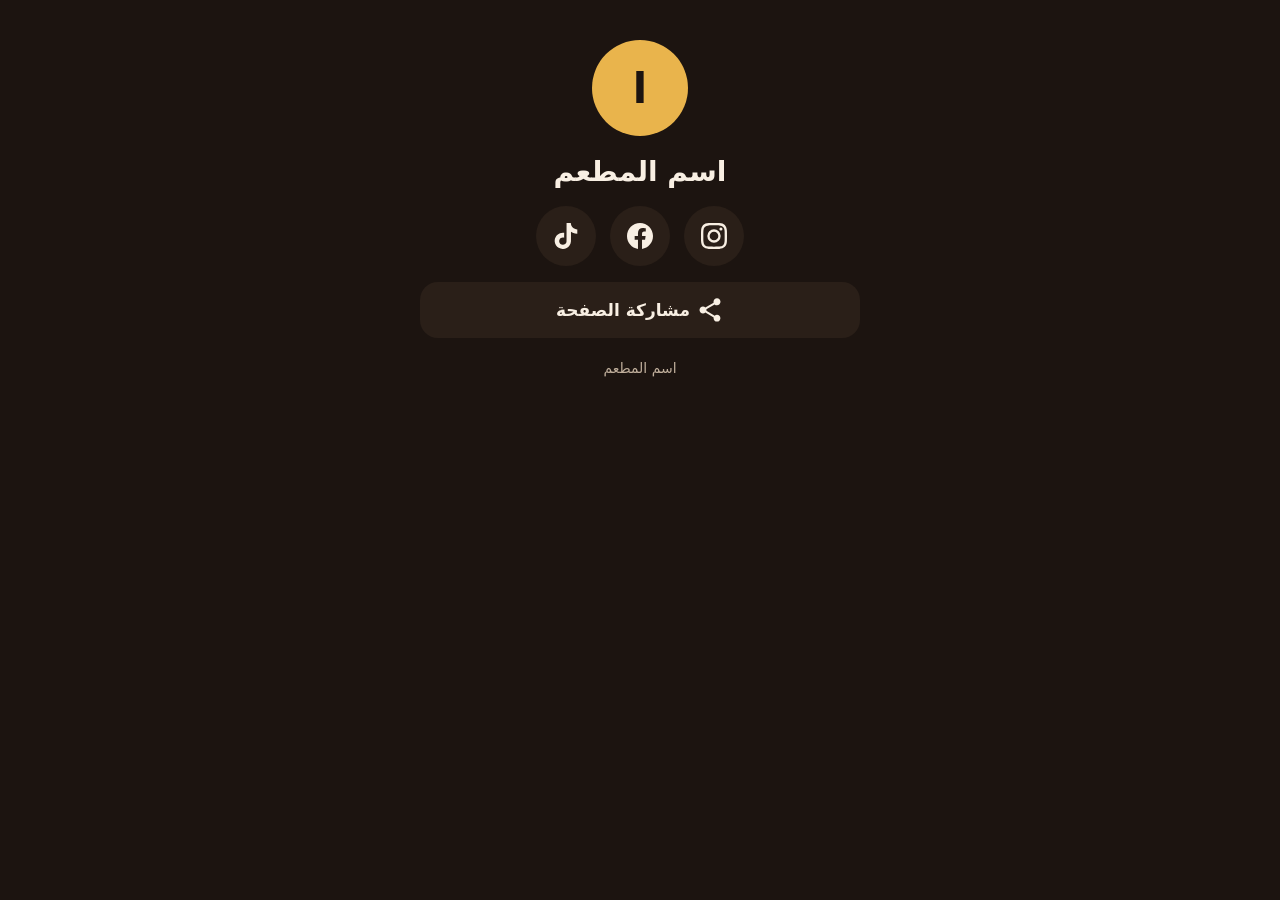
==== index.html @ 81f3b6ee "Add files via upload" ====
<!DOCTYPE html>
<html lang="ar" dir="rtl">
<head>
<meta charset="utf-8">
<meta name="viewport" content="width=device-width, initial-scale=1, viewport-fit=cover">
<meta http-equiv="Content-Security-Policy" content="default-src 'none'; script-src 'self'; style-src 'self' 'unsafe-inline' https://fonts.googleapis.com; font-src https://fonts.gstatic.com; img-src 'self' data: https:; connect-src 'self'; base-uri 'none'; form-action 'none'">
<title>القائمة وحساباتنا</title>
<meta name="description" content="القائمة الإلكترونية، ساعات العمل، الموقع، وحساباتنا على مواقع التواصل">
<meta name="theme-color" content="#1c1410">
<link rel="preconnect" href="https://fonts.googleapis.com">
<link rel="preconnect" href="https://fonts.gstatic.com" crossorigin>
<link href="https://fonts.googleapis.com/css2?family=Cairo:wght@400;600;800&display=swap" rel="stylesheet">
<style>
:root{
  --bg:#1c1410;--surface:#2a1f18;--surface-hover:#35271e;
  --text:#f8efe3;--muted:#bfae9b;--accent:#e9b44c;--accent-ink:#1c1410;
  --ok:#7bd88f;--closed:#ff8a7a;--radius:18px;color-scheme:dark;
}
*{box-sizing:border-box;margin:0;padding:0}
html{-webkit-text-size-adjust:100%}
body{
  min-height:100vh;min-height:100dvh;
  font-family:"Cairo",system-ui,-apple-system,"Segoe UI",Tahoma,sans-serif;
  background:var(--bg);color:var(--text);display:flex;justify-content:center;
  padding:max(32px,env(safe-area-inset-top)) 20px max(32px,env(safe-area-inset-bottom));
}
main{width:100%;max-width:440px;display:flex;flex-direction:column;gap:16px}
header{text-align:center;padding:8px 0 0}
.logo{
  width:96px;height:96px;border-radius:50%;margin:0 auto 18px;display:grid;place-items:center;
  background:var(--accent);color:var(--accent-ink);font-size:42px;font-weight:800;
}
.logo img{width:100%;height:100%;border-radius:50%;object-fit:cover}
h1{font-size:28px;font-weight:800;line-height:1.3;touch-action:manipulation;user-select:none;-webkit-user-select:none;-webkit-tap-highlight-color:transparent;cursor:default}
header p{color:var(--muted);margin-top:6px;font-size:16px}

.socials{display:flex;justify-content:center;gap:14px}
.soc{
  width:60px;height:60px;border-radius:50%;display:grid;place-items:center;
  background:var(--surface);color:var(--text);text-decoration:none;
  transition:background .2s,transform .2s;
}
.soc svg{width:26px;height:26px;fill:currentColor}
.soc:hover{background:var(--surface-hover)}
.soc:active{transform:scale(.94)}

.status{
  display:flex;align-items:center;justify-content:center;gap:8px;
  padding:8px 14px;border-radius:999px;background:var(--surface);font-size:15px;font-weight:600;
}
.status::before{content:"";width:10px;height:10px;border-radius:50%;background:var(--muted)}
.status.open::before{background:var(--ok)}
.status.closed::before{background:var(--closed)}

.link,.act,.soc{border:0;font:inherit;cursor:pointer}
.link,.act{
  display:flex;align-items:center;gap:16px;background:var(--surface);color:var(--text);
  border-radius:var(--radius);text-decoration:none;font-weight:600;transition:background .2s,transform .2s;
}
.link:hover,.act:hover{background:var(--surface-hover)}
.link:active,.act:active{transform:scale(.98)}
.link:focus-visible,.act:focus-visible,.soc:focus-visible,summary:focus-visible,.btn:focus-visible{outline:3px solid var(--accent);outline-offset:3px}
.link{min-height:64px;padding:14px 18px;font-size:18px;width:100%}
.link svg,.act svg{width:28px;height:28px;flex:none;fill:currentColor}
.link span{flex:1}
.arrow{width:20px;height:20px;flex:none;color:var(--muted);transform:scaleX(-1)}
.link.menu{background:var(--accent);color:var(--accent-ink);min-height:76px;font-size:21px;font-weight:800}
.link.menu:hover{background:#f0c264}
.link.menu .arrow{color:var(--accent-ink)}

.quick{display:grid;grid-template-columns:repeat(auto-fit,minmax(0,1fr));gap:10px}
.act{flex-direction:column;justify-content:center;gap:6px;min-height:82px;padding:12px 8px;font-size:15px;text-align:center}
.act.wide{flex-direction:row;justify-content:center;min-height:56px;font-size:17px}

.card{background:var(--surface);border-radius:var(--radius);padding:16px 18px}
.wifi{display:flex;align-items:center;gap:14px}
.wifi svg{width:28px;height:28px;fill:currentColor;flex:none}
.wifi div{flex:1;min-width:0}
.wifi small{display:block;color:var(--muted);font-size:14px}
.wifi b{display:block;font-size:17px;overflow-wrap:anywhere}
.btn{background:var(--accent);color:var(--accent-ink);border:0;border-radius:12px;padding:10px 16px;font:inherit;font-weight:800;font-size:15px;cursor:pointer;min-height:44px}

details.card summary{list-style:none;cursor:pointer;display:flex;justify-content:space-between;align-items:center;font-weight:600;font-size:17px;min-height:32px}
details.card summary::-webkit-details-marker{display:none}
details.card summary::after{content:"+";font-size:24px;color:var(--muted);line-height:1}
details[open].card summary::after{content:"−"}
.hours{margin-top:12px;display:flex;flex-direction:column}
.hours div{display:flex;justify-content:space-between;padding:8px 0;border-top:1px solid #3d2e23;font-size:16px}
.hours div.today{color:var(--accent);font-weight:800}

footer{text-align:center;color:var(--muted);font-size:14px;margin-top:6px}
.toast{
  position:fixed;inset-inline:0;bottom:max(24px,env(safe-area-inset-bottom));margin:auto;width:max-content;max-width:90%;
  background:var(--text);color:var(--bg);padding:12px 20px;border-radius:999px;font-weight:600;
  opacity:0;transform:translateY(12px);pointer-events:none;transition:opacity .2s,transform .2s;
}
.toast.show{opacity:1;transform:none}
[hidden]{display:none!important}
@media (prefers-reduced-motion:reduce){.link,.act,.soc,.toast{transition:none}}
</style>
</head>
<body>
<main>
  <header>
    <div class="logo" id="logo" aria-hidden="true"></div>
    <h1 id="name">اسم المطعم</h1>
    <p id="tagline" hidden></p>
  </header>

  <nav class="socials" id="social" aria-label="مواقع التواصل الاجتماعي" hidden></nav>
  <nav id="menuWrap" aria-label="القائمة" hidden></nav>
  <div class="status" id="status" role="status" hidden></div>
  <div class="quick" id="quick" hidden></div>

  <div class="card wifi" id="wifi" hidden>
    <svg viewBox="0 0 24 24" aria-hidden="true"><path d="M1 9l2 2c4.97-4.97 13.03-4.97 18 0l2-2C16.93 2.93 7.08 2.93 1 9zm8 8l3 3 3-3a4.237 4.237 0 0 0-6 0zm-4-4l2 2a7.074 7.074 0 0 1 10 0l2-2C15.14 9.14 8.87 9.14 5 13z"/></svg>
    <div><small>شبكة الواي فاي</small><b id="wifiName"></b></div>
    <button class="btn" id="wifiCopy" type="button">نسخ كلمة المرور</button>
  </div>

  <details class="card" id="hoursBox" hidden>
    <summary>ساعات العمل</summary>
    <div class="hours" id="hours"></div>
  </details>

  <button class="act wide" id="share" type="button">
    <svg viewBox="0 0 24 24" aria-hidden="true"><path d="M18 16.08c-.76 0-1.44.3-1.96.77L8.91 12.7c.05-.23.09-.46.09-.7s-.04-.47-.09-.7l7.05-4.11c.54.5 1.25.81 2.04.81 1.66 0 3-1.34 3-3s-1.34-3-3-3-3 1.34-3 3c0 .24.04.47.09.7L8.04 9.81C7.5 9.31 6.79 9 6 9c-1.66 0-3 1.34-3 3s1.34 3 3 3c.79 0 1.5-.31 2.04-.81l7.12 4.16c-.05.21-.08.43-.08.65 0 1.61 1.31 2.92 2.92 2.92s2.92-1.31 2.92-2.92-1.31-2.92-2.92-2.92z"/></svg>
    مشاركة الصفحة
  </button>

  <footer id="footer"></footer>
</main>
<div class="toast" id="toast" role="status" aria-live="polite"></div>

<script src="config.js"></script>
<script src="app.js"></script>
</body>
</html>
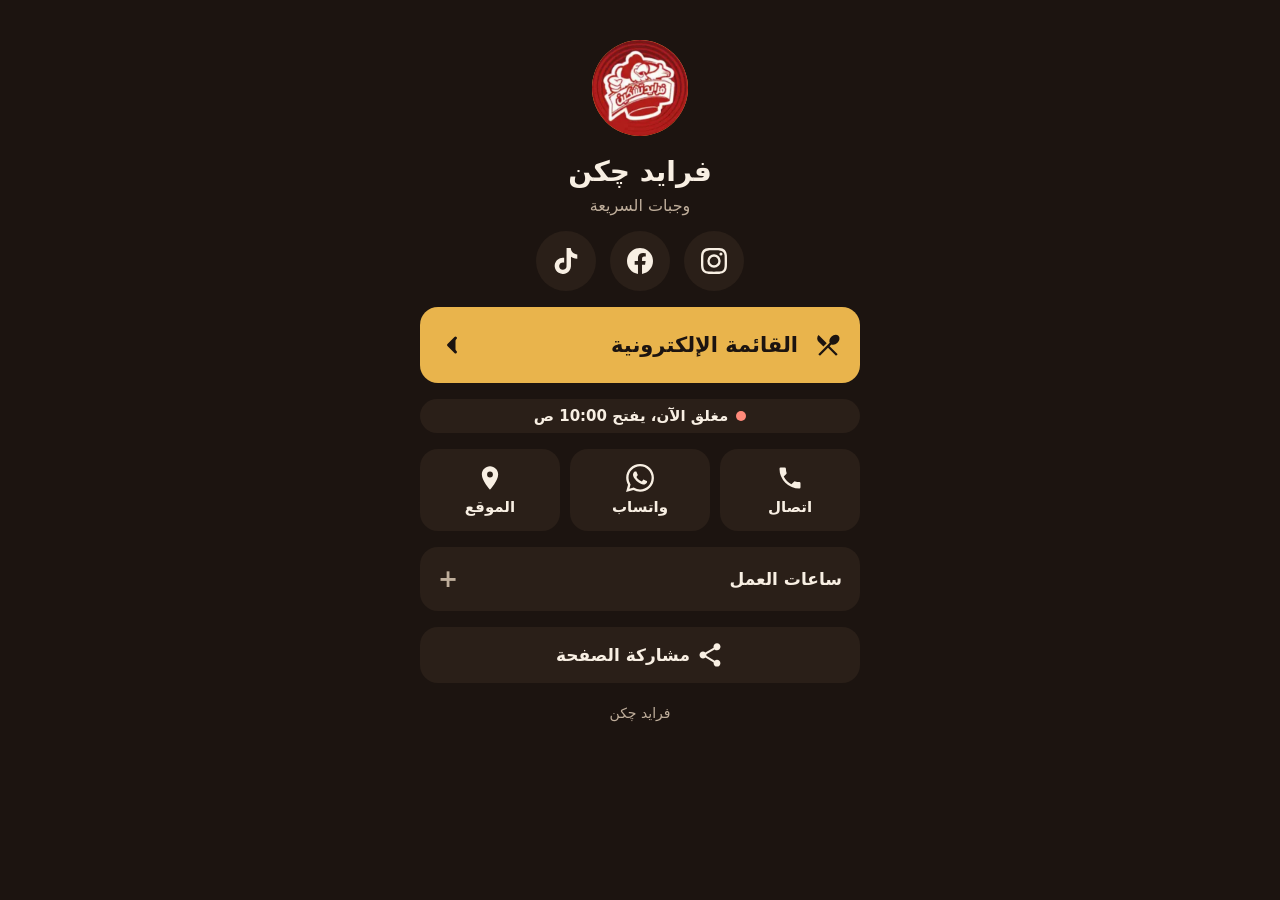
==== commit 035dfa88: "Add files via upload" ====
--- a/index.html
+++ b/index.html
@@ -3,13 +3,19 @@
 <head>
 <meta charset="utf-8">
 <meta name="viewport" content="width=device-width, initial-scale=1, viewport-fit=cover">
-<meta http-equiv="Content-Security-Policy" content="default-src 'none'; script-src 'self'; style-src 'self' 'unsafe-inline' https://fonts.googleapis.com; font-src https://fonts.gstatic.com; img-src 'self' data: https:; connect-src 'self'; base-uri 'none'; form-action 'none'">
+<meta http-equiv="Content-Security-Policy" content="default-src 'none'; script-src 'self'; style-src 'self' 'unsafe-inline'; font-src 'self'; img-src 'self' data: https:; connect-src 'self'; base-uri 'none'; form-action 'none'">
+<link rel="icon" href="data:image/svg+xml,%3Csvg xmlns=%27http://www.w3.org/2000/svg%27 viewBox=%270 0 32 32%27%3E%3Ccircle cx=%2716%27 cy=%2716%27 r=%2716%27 fill=%27%23e9b44c%27/%3E%3C/svg%3E">
 <title>القائمة وحساباتنا</title>
 <meta name="description" content="القائمة الإلكترونية، ساعات العمل، الموقع، وحساباتنا على مواقع التواصل">
+<meta property="og:type" content="website">
+<meta property="og:locale" content="ar_IQ">
+<meta property="og:title" content="فرايد چكن — القائمة وحساباتنا">
+<meta property="og:description" content="القائمة الإلكترونية، ساعات العمل، الموقع، وحساباتنا على مواقع التواصل">
+<meta property="og:url" content="https://lo-oxll.github.io/ScanMenu/">
+<meta property="og:image" content="https://lo-oxll.github.io/ScanMenu/og-image.jpg">
+<meta name="twitter:card" content="summary">
 <meta name="theme-color" content="#1c1410">
-<link rel="preconnect" href="https://fonts.googleapis.com">
-<link rel="preconnect" href="https://fonts.gstatic.com" crossorigin>
-<link href="https://fonts.googleapis.com/css2?family=Cairo:wght@400;600;800&display=swap" rel="stylesheet">
+<link rel="stylesheet" href="fonts/cairo.css">
 <style>
 :root{
   --bg:#1c1410;--surface:#2a1f18;--surface-hover:#35271e;
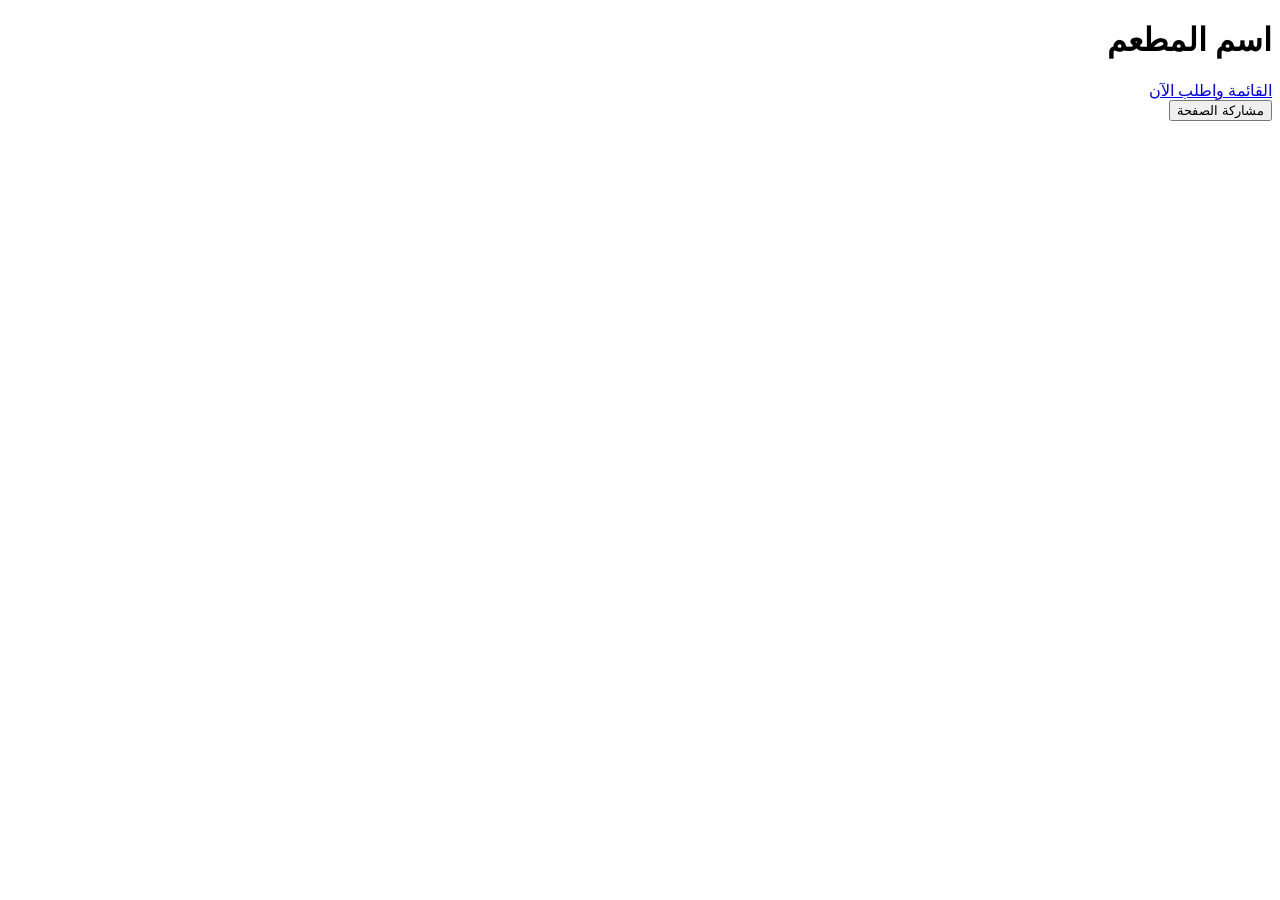
==== commit 46c17dcc: "Add files via upload" ====
--- a/index.html
+++ b/index.html
@@ -4,141 +4,38 @@
 <meta charset="utf-8">
 <meta name="viewport" content="width=device-width, initial-scale=1, viewport-fit=cover">
 <meta http-equiv="Content-Security-Policy" content="default-src 'none'; script-src 'self'; style-src 'self' 'unsafe-inline'; font-src 'self'; img-src 'self' data: https:; connect-src 'self'; base-uri 'none'; form-action 'none'">
-<link rel="icon" href="data:image/svg+xml,%3Csvg xmlns=%27http://www.w3.org/2000/svg%27 viewBox=%270 0 32 32%27%3E%3Ccircle cx=%2716%27 cy=%2716%27 r=%2716%27 fill=%27%23e9b44c%27/%3E%3C/svg%3E">
+<link rel="icon" href="data:image/svg+xml,%3Csvg xmlns=%27http://www.w3.org/2000/svg%27 viewBox=%270 0 32 32%27%3E%3Ccircle cx=%2716%27 cy=%2716%27 r=%2716%27 fill=%27%23c8102e%27/%3E%3C/svg%3E">
 <title>القائمة وحساباتنا</title>
-<meta name="description" content="القائمة الإلكترونية، ساعات العمل، الموقع، وحساباتنا على مواقع التواصل">
+<meta name="description" content="القائمة الإلكترونية والطلب، ساعات العمل، الموقع، وحساباتنا على مواقع التواصل">
 <meta property="og:type" content="website">
 <meta property="og:locale" content="ar_IQ">
 <meta property="og:title" content="فرايد چكن — القائمة وحساباتنا">
-<meta property="og:description" content="القائمة الإلكترونية، ساعات العمل، الموقع، وحساباتنا على مواقع التواصل">
 <meta property="og:url" content="https://lo-oxll.github.io/ScanMenu/">
 <meta property="og:image" content="https://lo-oxll.github.io/ScanMenu/og-image.jpg">
-<meta name="twitter:card" content="summary">
-<meta name="theme-color" content="#1c1410">
+<meta name="theme-color" content="#c8102e">
 <link rel="stylesheet" href="fonts/cairo.css">
-<style>
-:root{
-  --bg:#1c1410;--surface:#2a1f18;--surface-hover:#35271e;
-  --text:#f8efe3;--muted:#bfae9b;--accent:#e9b44c;--accent-ink:#1c1410;
-  --ok:#7bd88f;--closed:#ff8a7a;--radius:18px;color-scheme:dark;
-}
-*{box-sizing:border-box;margin:0;padding:0}
-html{-webkit-text-size-adjust:100%}
-body{
-  min-height:100vh;min-height:100dvh;
-  font-family:"Cairo",system-ui,-apple-system,"Segoe UI",Tahoma,sans-serif;
-  background:var(--bg);color:var(--text);display:flex;justify-content:center;
-  padding:max(32px,env(safe-area-inset-top)) 20px max(32px,env(safe-area-inset-bottom));
-}
-main{width:100%;max-width:440px;display:flex;flex-direction:column;gap:16px}
-header{text-align:center;padding:8px 0 0}
-.logo{
-  width:96px;height:96px;border-radius:50%;margin:0 auto 18px;display:grid;place-items:center;
-  background:var(--accent);color:var(--accent-ink);font-size:42px;font-weight:800;
-}
-.logo img{width:100%;height:100%;border-radius:50%;object-fit:cover}
-h1{font-size:28px;font-weight:800;line-height:1.3;touch-action:manipulation;user-select:none;-webkit-user-select:none;-webkit-tap-highlight-color:transparent;cursor:default}
-header p{color:var(--muted);margin-top:6px;font-size:16px}
-
-.socials{display:flex;justify-content:center;gap:14px}
-.soc{
-  width:60px;height:60px;border-radius:50%;display:grid;place-items:center;
-  background:var(--surface);color:var(--text);text-decoration:none;
-  transition:background .2s,transform .2s;
-}
-.soc svg{width:26px;height:26px;fill:currentColor}
-.soc:hover{background:var(--surface-hover)}
-.soc:active{transform:scale(.94)}
-
-.status{
-  display:flex;align-items:center;justify-content:center;gap:8px;
-  padding:8px 14px;border-radius:999px;background:var(--surface);font-size:15px;font-weight:600;
-}
-.status::before{content:"";width:10px;height:10px;border-radius:50%;background:var(--muted)}
-.status.open::before{background:var(--ok)}
-.status.closed::before{background:var(--closed)}
-
-.link,.act,.soc{border:0;font:inherit;cursor:pointer}
-.link,.act{
-  display:flex;align-items:center;gap:16px;background:var(--surface);color:var(--text);
-  border-radius:var(--radius);text-decoration:none;font-weight:600;transition:background .2s,transform .2s;
-}
-.link:hover,.act:hover{background:var(--surface-hover)}
-.link:active,.act:active{transform:scale(.98)}
-.link:focus-visible,.act:focus-visible,.soc:focus-visible,summary:focus-visible,.btn:focus-visible{outline:3px solid var(--accent);outline-offset:3px}
-.link{min-height:64px;padding:14px 18px;font-size:18px;width:100%}
-.link svg,.act svg{width:28px;height:28px;flex:none;fill:currentColor}
-.link span{flex:1}
-.arrow{width:20px;height:20px;flex:none;color:var(--muted);transform:scaleX(-1)}
-.link.menu{background:var(--accent);color:var(--accent-ink);min-height:76px;font-size:21px;font-weight:800}
-.link.menu:hover{background:#f0c264}
-.link.menu .arrow{color:var(--accent-ink)}
-
-.quick{display:grid;grid-template-columns:repeat(auto-fit,minmax(0,1fr));gap:10px}
-.act{flex-direction:column;justify-content:center;gap:6px;min-height:82px;padding:12px 8px;font-size:15px;text-align:center}
-.act.wide{flex-direction:row;justify-content:center;min-height:56px;font-size:17px}
-
-.card{background:var(--surface);border-radius:var(--radius);padding:16px 18px}
-.wifi{display:flex;align-items:center;gap:14px}
-.wifi svg{width:28px;height:28px;fill:currentColor;flex:none}
-.wifi div{flex:1;min-width:0}
-.wifi small{display:block;color:var(--muted);font-size:14px}
-.wifi b{display:block;font-size:17px;overflow-wrap:anywhere}
-.btn{background:var(--accent);color:var(--accent-ink);border:0;border-radius:12px;padding:10px 16px;font:inherit;font-weight:800;font-size:15px;cursor:pointer;min-height:44px}
-
-details.card summary{list-style:none;cursor:pointer;display:flex;justify-content:space-between;align-items:center;font-weight:600;font-size:17px;min-height:32px}
-details.card summary::-webkit-details-marker{display:none}
-details.card summary::after{content:"+";font-size:24px;color:var(--muted);line-height:1}
-details[open].card summary::after{content:"−"}
-.hours{margin-top:12px;display:flex;flex-direction:column}
-.hours div{display:flex;justify-content:space-between;padding:8px 0;border-top:1px solid #3d2e23;font-size:16px}
-.hours div.today{color:var(--accent);font-weight:800}
-
-footer{text-align:center;color:var(--muted);font-size:14px;margin-top:6px}
-.toast{
-  position:fixed;inset-inline:0;bottom:max(24px,env(safe-area-inset-bottom));margin:auto;width:max-content;max-width:90%;
-  background:var(--text);color:var(--bg);padding:12px 20px;border-radius:999px;font-weight:600;
-  opacity:0;transform:translateY(12px);pointer-events:none;transition:opacity .2s,transform .2s;
-}
-.toast.show{opacity:1;transform:none}
-[hidden]{display:none!important}
-@media (prefers-reduced-motion:reduce){.link,.act,.soc,.toast{transition:none}}
-</style>
+<link rel="stylesheet" href="css/style.css">
 </head>
 <body>
-<main>
-  <header>
-    <div class="logo" id="logo" aria-hidden="true"></div>
-    <h1 id="name">اسم المطعم</h1>
-    <p id="tagline" hidden></p>
-  </header>
-
-  <nav class="socials" id="social" aria-label="مواقع التواصل الاجتماعي" hidden></nav>
-  <nav id="menuWrap" aria-label="القائمة" hidden></nav>
+<main class="home">
+  <div class="logo" id="logo" aria-hidden="true"></div>
+  <h1 id="name">اسم المطعم</h1>
+  <p class="tag" id="tagline" hidden></p>
+  <a class="btn cta" href="menu.html">القائمة واطلب الآن</a>
   <div class="status" id="status" role="status" hidden></div>
-  <div class="quick" id="quick" hidden></div>
-
-  <div class="card wifi" id="wifi" hidden>
-    <svg viewBox="0 0 24 24" aria-hidden="true"><path d="M1 9l2 2c4.97-4.97 13.03-4.97 18 0l2-2C16.93 2.93 7.08 2.93 1 9zm8 8l3 3 3-3a4.237 4.237 0 0 0-6 0zm-4-4l2 2a7.074 7.074 0 0 1 10 0l2-2C15.14 9.14 8.87 9.14 5 13z"/></svg>
-    <div><small>شبكة الواي فاي</small><b id="wifiName"></b></div>
-    <button class="btn" id="wifiCopy" type="button">نسخ كلمة المرور</button>
+  <div class="pills" id="links"></div>
+  <div class="card" id="wifi" hidden>
+    <small class="hint">شبكة الواي فاي</small>
+    <b id="wifiName"></b>
+    <button class="btn ghost sm" id="wifiCopy" type="button">نسخ كلمة المرور</button>
   </div>
-
   <details class="card" id="hoursBox" hidden>
     <summary>ساعات العمل</summary>
     <div class="hours" id="hours"></div>
   </details>
-
-  <button class="act wide" id="share" type="button">
-    <svg viewBox="0 0 24 24" aria-hidden="true"><path d="M18 16.08c-.76 0-1.44.3-1.96.77L8.91 12.7c.05-.23.09-.46.09-.7s-.04-.47-.09-.7l7.05-4.11c.54.5 1.25.81 2.04.81 1.66 0 3-1.34 3-3s-1.34-3-3-3-3 1.34-3 3c0 .24.04.47.09.7L8.04 9.81C7.5 9.31 6.79 9 6 9c-1.66 0-3 1.34-3 3s1.34 3 3 3c.79 0 1.5-.31 2.04-.81l7.12 4.16c-.05.21-.08.43-.08.65 0 1.61 1.31 2.92 2.92 2.92s2.92-1.31 2.92-2.92-1.31-2.92-2.92-2.92z"/></svg>
-    مشاركة الصفحة
-  </button>
-
-  <footer id="footer"></footer>
+  <button class="btn ghost" id="share" type="button">مشاركة الصفحة</button>
 </main>
-<div class="toast" id="toast" role="status" aria-live="polite"></div>
-
-<script src="config.js"></script>
-<script src="app.js"></script>
+<script src="js/common.js"></script>
+<script src="js/home.js"></script>
 </body>
 </html>
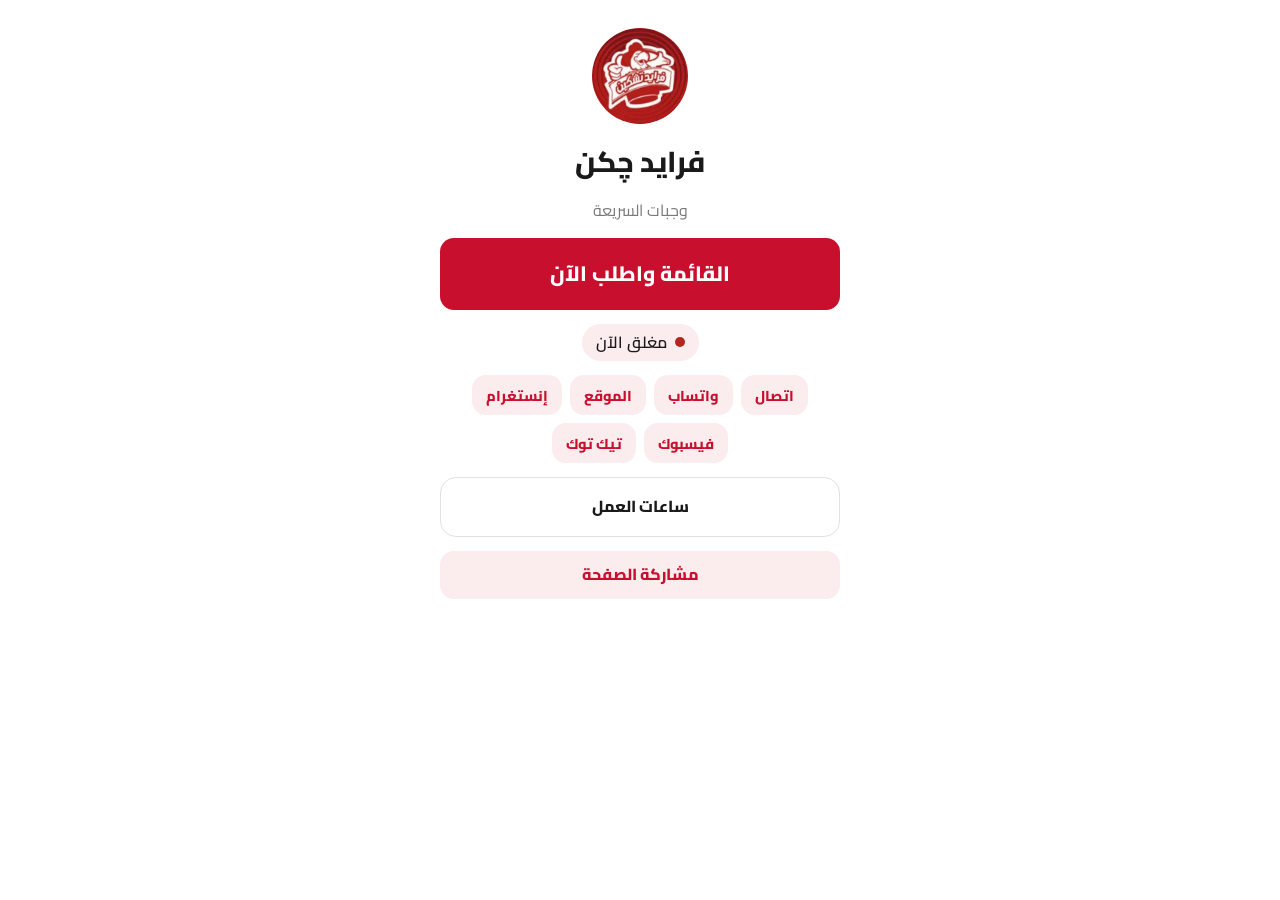
==== commit bab2d470: "Update index.html" ====
--- a/index.html
+++ b/index.html
@@ -13,8 +13,8 @@
 <meta property="og:url" content="https://lo-oxll.github.io/ScanMenu/">
 <meta property="og:image" content="https://lo-oxll.github.io/ScanMenu/og-image.jpg">
 <meta name="theme-color" content="#c8102e">
-<link rel="stylesheet" href="fonts/cairo.css">
-<link rel="stylesheet" href="css/style.css">
+<link rel="stylesheet" href="cairo.css">
+<link rel="stylesheet" href="style.css">
 </head>
 <body>
 <main class="home">
@@ -35,7 +35,7 @@
   </details>
   <button class="btn ghost" id="share" type="button">مشاركة الصفحة</button>
 </main>
-<script src="js/common.js"></script>
-<script src="js/home.js"></script>
+<script src="common.js"></script>
+<script src="home.js"></script>
 </body>
 </html>
--- a/cairo.css
+++ b/cairo.css
@@ -0,0 +1,6 @@
+@font-face{font-family:"Cairo";font-style:normal;font-display:swap;font-weight:400;src:url(cairo-arabic-400-normal.woff2) format("woff2");unicode-range:U+0600-06FF,U+0750-077F,U+0870-088E,U+0890-0891,U+0897-08E1,U+08E3-08FF,U+200C-200E,U+2010-2011,U+204F,U+2E41,U+FB50-FDFF,U+FE70-FE74,U+FE76-FEFC}
+@font-face{font-family:"Cairo";font-style:normal;font-display:swap;font-weight:400;src:url(cairo-latin-400-normal.woff2) format("woff2");unicode-range:U+0000-00FF,U+0131,U+0152-0153,U+02BB-02BC,U+02C6,U+02DA,U+02DC,U+0304,U+0308,U+0329,U+2000-206F,U+20AC,U+2122,U+2191,U+2193,U+2212,U+2215,U+FEFF,U+FFFD}
+@font-face{font-family:"Cairo";font-style:normal;font-display:swap;font-weight:600;src:url(cairo-arabic-600-normal.woff2) format("woff2");unicode-range:U+0600-06FF,U+0750-077F,U+0870-088E,U+0890-0891,U+0897-08E1,U+08E3-08FF,U+200C-200E,U+2010-2011,U+204F,U+2E41,U+FB50-FDFF,U+FE70-FE74,U+FE76-FEFC}
+@font-face{font-family:"Cairo";font-style:normal;font-display:swap;font-weight:600;src:url(cairo-latin-600-normal.woff2) format("woff2");unicode-range:U+0000-00FF,U+0131,U+0152-0153,U+02BB-02BC,U+02C6,U+02DA,U+02DC,U+0304,U+0308,U+0329,U+2000-206F,U+20AC,U+2122,U+2191,U+2193,U+2212,U+2215,U+FEFF,U+FFFD}
+@font-face{font-family:"Cairo";font-style:normal;font-display:swap;font-weight:800;src:url(cairo-arabic-800-normal.woff2) format("woff2");unicode-range:U+0600-06FF,U+0750-077F,U+0870-088E,U+0890-0891,U+0897-08E1,U+08E3-08FF,U+200C-200E,U+2010-2011,U+204F,U+2E41,U+FB50-FDFF,U+FE70-FE74,U+FE76-FEFC}
+@font-face{font-family:"Cairo";font-style:normal;font-display:swap;font-weight:800;src:url(cairo-latin-800-normal.woff2) format("woff2");unicode-range:U+0000-00FF,U+0131,U+0152-0153,U+02BB-02BC,U+02C6,U+02DA,U+02DC,U+0304,U+0308,U+0329,U+2000-206F,U+20AC,U+2122,U+2191,U+2193,U+2212,U+2215,U+FEFF,U+FFFD}
--- a/style.css
+++ b/style.css
@@ -0,0 +1,100 @@
+:root{--primary:#c8102e;--ink:#fff;--text:#1a1a1a;--bg:#fff;--muted:color-mix(in srgb,var(--text) 58%,#fff);--line:color-mix(in srgb,var(--text) 13%,#fff);--soft:color-mix(in srgb,var(--primary) 8%,#fff);--ok:#1b8a3a;--err:#b3261e;--r:16px;color-scheme:light}
+*{box-sizing:border-box;margin:0;padding:0}
+[hidden]{display:none!important}
+html{scroll-behavior:smooth;scroll-padding-top:70px;-webkit-text-size-adjust:100%}
+body{font-family:"Cairo",system-ui,-apple-system,"Segoe UI",Tahoma,sans-serif;background:var(--bg);color:var(--text);line-height:1.6}
+a{color:inherit}button,input,textarea,select{font:inherit;color:inherit}
+:focus-visible{outline:3px solid var(--primary);outline-offset:2px}
+.wrap{max-width:720px;margin:0 auto;padding:0 16px}
+.btn{display:inline-flex;align-items:center;justify-content:center;gap:8px;min-height:48px;padding:10px 20px;border:0;border-radius:14px;background:var(--primary);color:var(--ink);font-weight:800;cursor:pointer;text-decoration:none;transition:transform .15s,opacity .15s}
+.btn:active{transform:scale(.97)}.btn[disabled]{opacity:.5;cursor:not-allowed}
+.btn.ghost{background:var(--soft);color:var(--primary)}.btn.block{width:100%}.btn.sm{min-height:40px;padding:6px 14px;font-size:.9rem}
+.card{background:var(--bg);border:1px solid var(--line);border-radius:var(--r);padding:16px}
+.top{background:var(--primary);color:var(--ink);padding:max(20px,env(safe-area-inset-top)) 16px 16px;text-align:center}
+.top h1{font-size:1.9rem;font-weight:800;line-height:1.3}.top p{opacity:.9;margin:2px 0 12px}
+input,textarea,select{width:100%;min-height:46px;padding:9px 14px;border:1px solid var(--line);border-radius:12px;background:var(--bg)}
+input[type=color]{padding:3px;min-height:46px;cursor:pointer}input[type=file]{padding:8px}
+textarea{resize:vertical;min-height:70px}
+label{display:block;font-size:.9rem;color:var(--muted);margin:12px 0 6px}
+.ltr{direction:ltr;text-align:left}
+.msg{min-height:22px;font-weight:600;color:var(--err)}.msg.ok{color:var(--ok)}
+.hint{font-size:.85rem;color:var(--muted);margin-top:6px}
+.toast{position:fixed;inset-inline:0;bottom:90px;margin:auto;width:max-content;max-width:90%;background:var(--text);color:var(--bg);padding:10px 20px;border-radius:99px;font-weight:600;opacity:0;pointer-events:none;transition:opacity .2s;z-index:50}
+.toast.show{opacity:1}
+.gate{position:fixed;inset:0;z-index:100;background:var(--bg);display:grid;place-items:center;padding:16px}
+.gate .card{width:100%;max-width:360px;display:flex;flex-direction:column;gap:12px}
+
+/* الصفحة الرئيسية */
+.home{max-width:440px;margin:0 auto;padding:max(28px,env(safe-area-inset-top)) 20px 32px;display:flex;flex-direction:column;gap:14px;text-align:center}
+.logo{width:96px;height:96px;border-radius:50%;margin:0 auto;display:grid;place-items:center;background:var(--primary);color:var(--ink);font-size:42px;font-weight:800;overflow:hidden}
+.logo img{width:100%;height:100%;object-fit:cover}
+.home h1{font-size:1.8rem;font-weight:800}.home .tag{color:var(--muted)}
+.cta{min-height:72px;font-size:1.3rem}
+.pills{display:flex;flex-wrap:wrap;justify-content:center;gap:8px}
+.status{display:inline-flex;align-items:center;gap:8px;margin:auto;padding:6px 14px;border-radius:99px;background:var(--soft);font-weight:600}
+.status::before{content:"";width:10px;height:10px;border-radius:50%;background:var(--muted)}
+.status.open::before{background:var(--ok)}.status.closed::before{background:var(--err)}
+details.card summary{cursor:pointer;font-weight:700;list-style:none}
+.hours div{display:flex;justify-content:space-between;padding:7px 0;border-top:1px solid var(--line)}
+.hours .today{color:var(--primary);font-weight:800}
+
+/* المنيو */
+#q{max-width:520px;background:#fff;color:#1a1a1a}
+#tabs{position:sticky;top:0;z-index:5;display:flex;gap:6px;overflow-x:auto;padding:10px 12px;background:var(--bg);border-bottom:1px solid var(--line);scrollbar-width:none}
+#tabs::-webkit-scrollbar{display:none}
+#tabs a{flex:none;padding:6px 14px;border-radius:99px;color:var(--muted);text-decoration:none;font-weight:600}
+#tabs a.on{background:var(--primary);color:var(--ink)}
+main.menu{max-width:720px;margin:0 auto;padding:8px 16px 120px}
+section h2{margin:26px 0 4px;color:var(--primary);font-size:1.45rem;font-weight:800}
+.item{display:flex;gap:14px;padding:14px 0;border-bottom:1px solid var(--line)}
+.pic{width:96px;height:96px;border-radius:14px;object-fit:cover;flex:none;background:var(--soft)}
+.info{flex:1;min-width:0}.info h3{font-size:1.05rem;font-weight:600}.info p{color:var(--muted);font-size:.88rem}
+.row{display:flex;justify-content:space-between;align-items:center;gap:10px;margin-top:6px}
+.price{font-weight:800;color:var(--primary)}
+.ctl{display:inline-flex;align-items:center;gap:10px}
+.qb{width:38px;height:38px;border-radius:50%;border:1px solid var(--primary);background:var(--bg);color:var(--primary);font-size:1.3rem;font-weight:800;cursor:pointer}
+.none{text-align:center;color:var(--muted);padding:40px 0}
+footer{text-align:center;color:var(--muted);padding:20px;font-size:.9rem}
+#bar{position:fixed;inset-inline:12px;bottom:max(12px,env(safe-area-inset-bottom));max-width:696px;margin:auto;z-index:6;justify-content:space-between;min-height:56px;box-shadow:0 6px 20px rgba(0,0,0,.25)}
+dialog{border:0;border-radius:22px 22px 0 0;width:100%;max-width:560px;margin:auto auto 0;max-height:92dvh;padding:0;background:var(--bg);color:var(--text)}
+dialog::backdrop{background:rgba(0,0,0,.5)}
+.sheet{padding:18px 16px max(18px,env(safe-area-inset-bottom));display:flex;flex-direction:column;gap:12px}
+.sheet h2{margin:0;color:var(--text);font-size:1.25rem}
+.seg{display:grid;grid-template-columns:1fr 1fr;gap:8px}
+.seg button{min-height:48px;border-radius:12px;border:2px solid var(--line);background:var(--bg);font-weight:800;cursor:pointer}
+.seg button[aria-pressed=true]{border-color:var(--primary);background:var(--soft);color:var(--primary)}
+.ln{display:flex;align-items:center;justify-content:space-between;gap:10px;padding:8px 0;border-bottom:1px solid var(--line)}
+.ln small{color:var(--muted)}
+.tot{display:flex;justify-content:space-between;font-weight:800;font-size:1.15rem}
+.big{font-size:2.4rem;font-weight:800;color:var(--primary);text-align:center}
+
+/* الكاشير */
+.cbar{display:flex;flex-wrap:wrap;align-items:center;justify-content:space-between;gap:10px;padding:12px 16px;background:var(--primary);color:var(--ink)}
+.cbar label{display:flex;align-items:center;gap:6px;margin:0;color:var(--ink)}.cbar input{width:auto;min-height:0}
+.ctabs{display:flex;gap:8px;padding:12px 16px}
+.ctabs button{flex:1;min-height:44px;border-radius:12px;border:2px solid var(--line);background:var(--bg);font-weight:800;cursor:pointer}
+.ctabs button[aria-pressed=true]{border-color:var(--primary);color:var(--primary);background:var(--soft)}
+.cgrid{display:grid;grid-template-columns:repeat(auto-fill,minmax(280px,1fr));gap:12px;padding:4px 16px 24px}
+.ord{display:flex;flex-direction:column;gap:8px}.ord.new{border:2px solid var(--primary)}
+.ord header{display:flex;justify-content:space-between;align-items:center;font-weight:800}
+.ord .meta{color:var(--muted);font-size:.9rem}.acts{display:flex;gap:8px}.acts .btn{flex:1}
+#receipt{display:none}
+@media print{
+  @page{size:80mm auto;margin:3mm}
+  body>*:not(#receipt){display:none!important}
+  #receipt{display:block;width:72mm;color:#000;font-size:12px;line-height:1.5}
+  #receipt h1{font-size:18px;text-align:center}#receipt .c{text-align:center}
+  #receipt hr{border:0;border-top:1px dashed #000;margin:6px 0}
+  #receipt .ln{border:0;padding:1px 0}#receipt .tot{font-size:15px}
+}
+
+/* لوحة المدير */
+.adm{max-width:560px;margin:0 auto;padding:max(20px,env(safe-area-inset-top)) 16px 40px;display:flex;flex-direction:column;gap:14px}
+.adm h1{font-size:1.5rem}.adm h2{font-size:1.1rem;margin-bottom:6px}
+.two{display:grid;grid-template-columns:1fr 1fr;gap:10px}
+.rowf{display:flex;gap:8px;align-items:center}
+.it{display:grid;grid-template-columns:72px 1fr;gap:10px;padding:12px 0;border-top:1px solid var(--line)}
+.th{width:72px;height:72px;border-radius:12px;object-fit:cover;background:var(--soft)}
+.it .g{display:flex;flex-direction:column;gap:6px}
+.prev{width:84px;height:84px;border-radius:50%;object-fit:cover;display:block;margin-bottom:8px}
+@media (prefers-reduced-motion:reduce){*{transition:none!important;scroll-behavior:auto!important}}
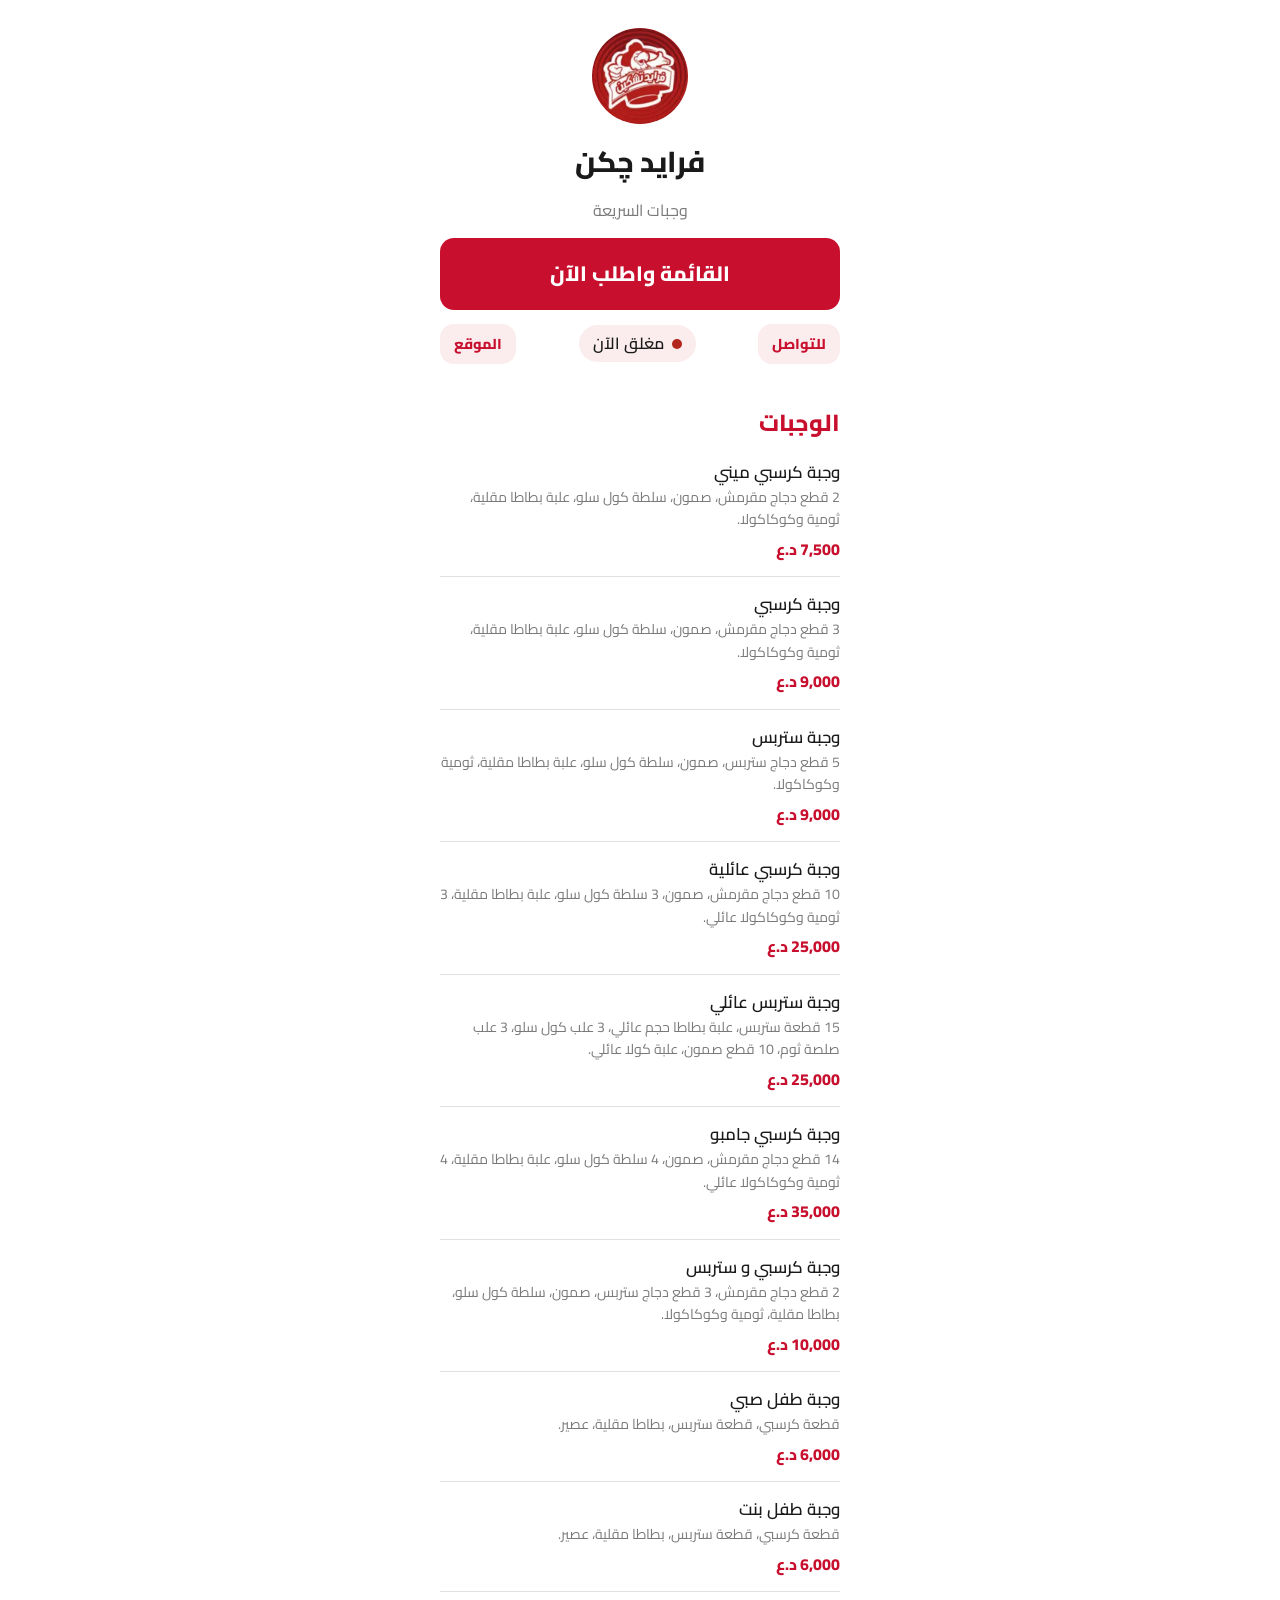
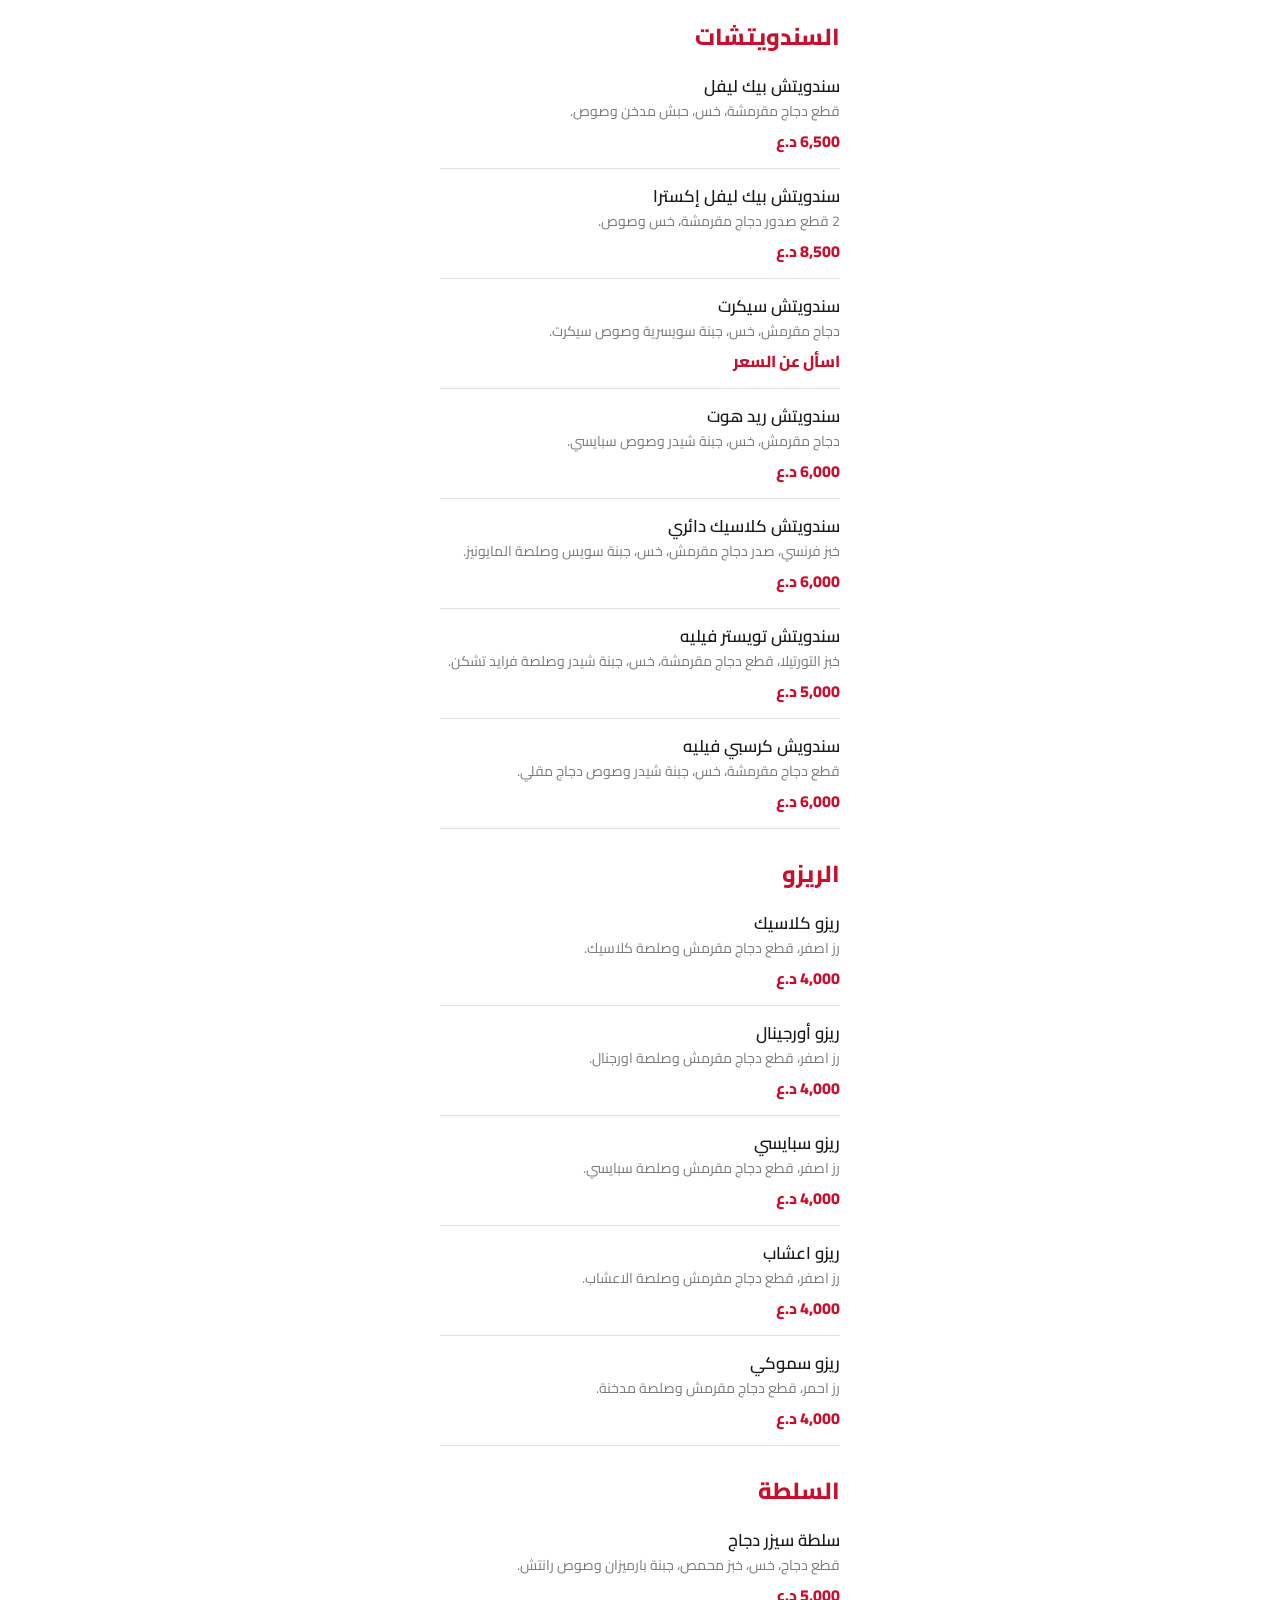
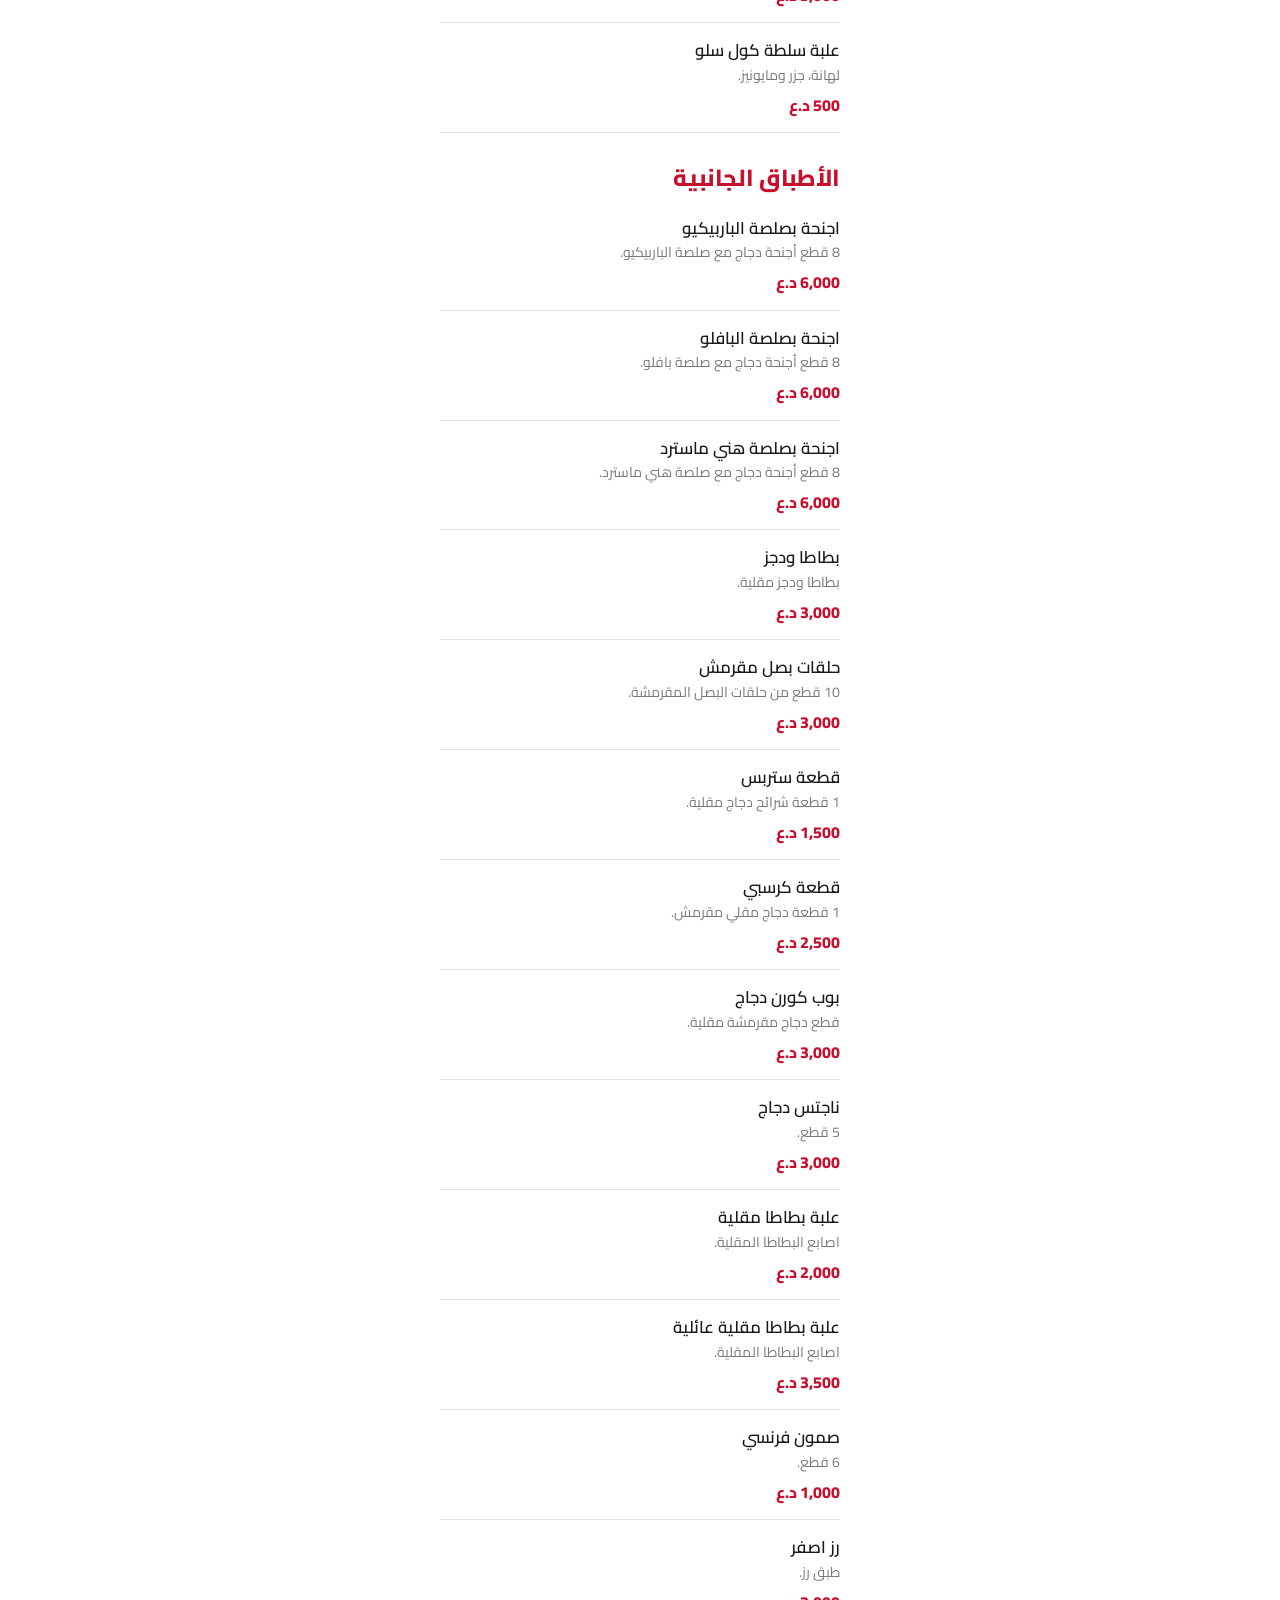
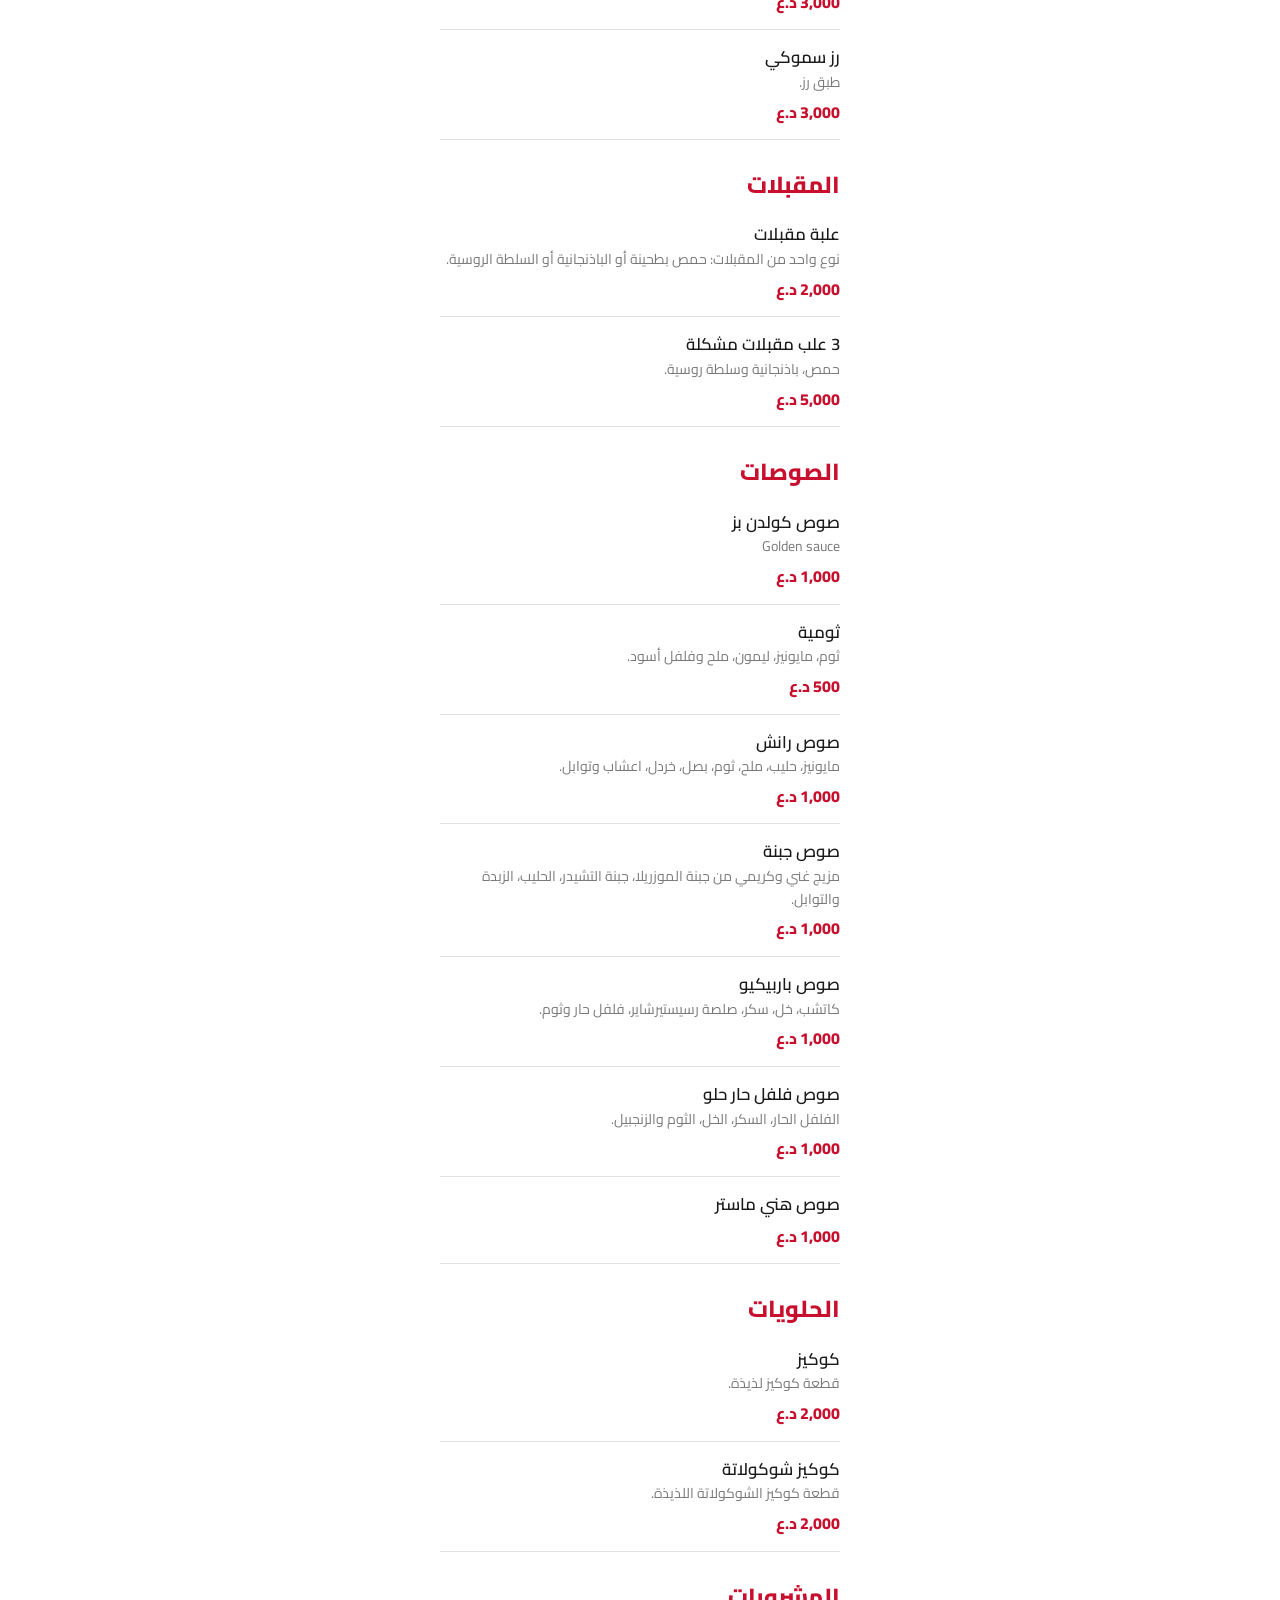
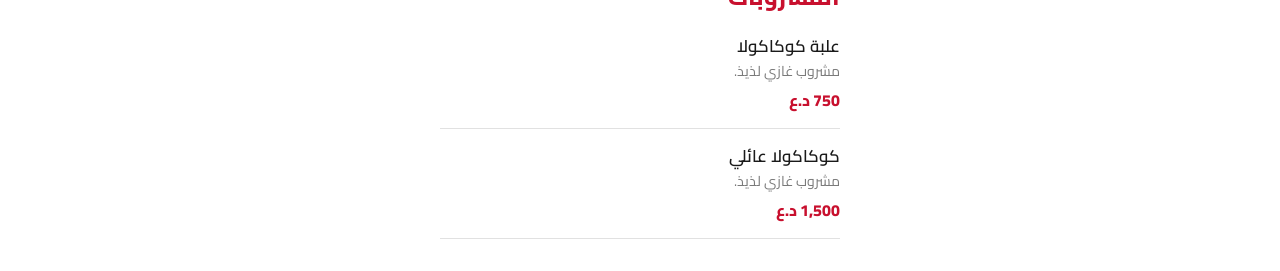
==== commit 32053eb7: "Add files via upload" ====
--- a/index.html
+++ b/index.html
@@ -22,18 +22,14 @@
   <h1 id="name">اسم المطعم</h1>
   <p class="tag" id="tagline" hidden></p>
   <a class="btn cta" href="menu.html">القائمة واطلب الآن</a>
-  <div class="status" id="status" role="status" hidden></div>
-  <div class="pills" id="links"></div>
-  <div class="card" id="wifi" hidden>
-    <small class="hint">شبكة الواي فاي</small>
-    <b id="wifiName"></b>
-    <button class="btn ghost sm" id="wifiCopy" type="button">نسخ كلمة المرور</button>
+  <div class="bar3">
+    <button class="btn ghost sm" id="contactBtn" type="button" aria-expanded="false" aria-controls="contactBox" hidden>للتواصل</button>
+    <div class="status" id="status" role="status" hidden></div>
+    <a class="btn ghost sm" id="mapBtn" target="_blank" rel="noopener" hidden>الموقع</a>
   </div>
-  <details class="card" id="hoursBox" hidden>
-    <summary>ساعات العمل</summary>
-    <div class="hours" id="hours"></div>
-  </details>
-  <button class="btn ghost" id="share" type="button">مشاركة الصفحة</button>
+  <div class="pills" id="contactBox" hidden></div>
+  <button class="btn ghost" id="wifi" type="button" hidden></button>
+  <div class="menu-list" id="meals"></div>
 </main>
 <script src="common.js"></script>
 <script src="home.js"></script>
--- a/style.css
+++ b/style.css
@@ -27,9 +27,14 @@
 /* الصفحة الرئيسية */
 .home{max-width:440px;margin:0 auto;padding:max(28px,env(safe-area-inset-top)) 20px 32px;display:flex;flex-direction:column;gap:14px;text-align:center}
 .logo{width:96px;height:96px;border-radius:50%;margin:0 auto;display:grid;place-items:center;background:var(--primary);color:var(--ink);font-size:42px;font-weight:800;overflow:hidden}
+.logo{touch-action:manipulation;user-select:none;-webkit-user-select:none;-webkit-tap-highlight-color:transparent}
 .logo img{width:100%;height:100%;object-fit:cover}
 .home h1{font-size:1.8rem;font-weight:800}.home .tag{color:var(--muted)}
 .cta{min-height:72px;font-size:1.3rem}
+.bar3{display:flex;align-items:center;justify-content:space-between;gap:8px}
+.bar3 .status{margin:0}
+.menu-list{text-align:start}
+.menu-list h2 a{text-decoration:none;color:inherit}
 .pills{display:flex;flex-wrap:wrap;justify-content:center;gap:8px}
 .status{display:inline-flex;align-items:center;gap:8px;margin:auto;padding:6px 14px;border-radius:99px;background:var(--soft);font-weight:600}
 .status::before{content:"";width:10px;height:10px;border-radius:50%;background:var(--muted)}
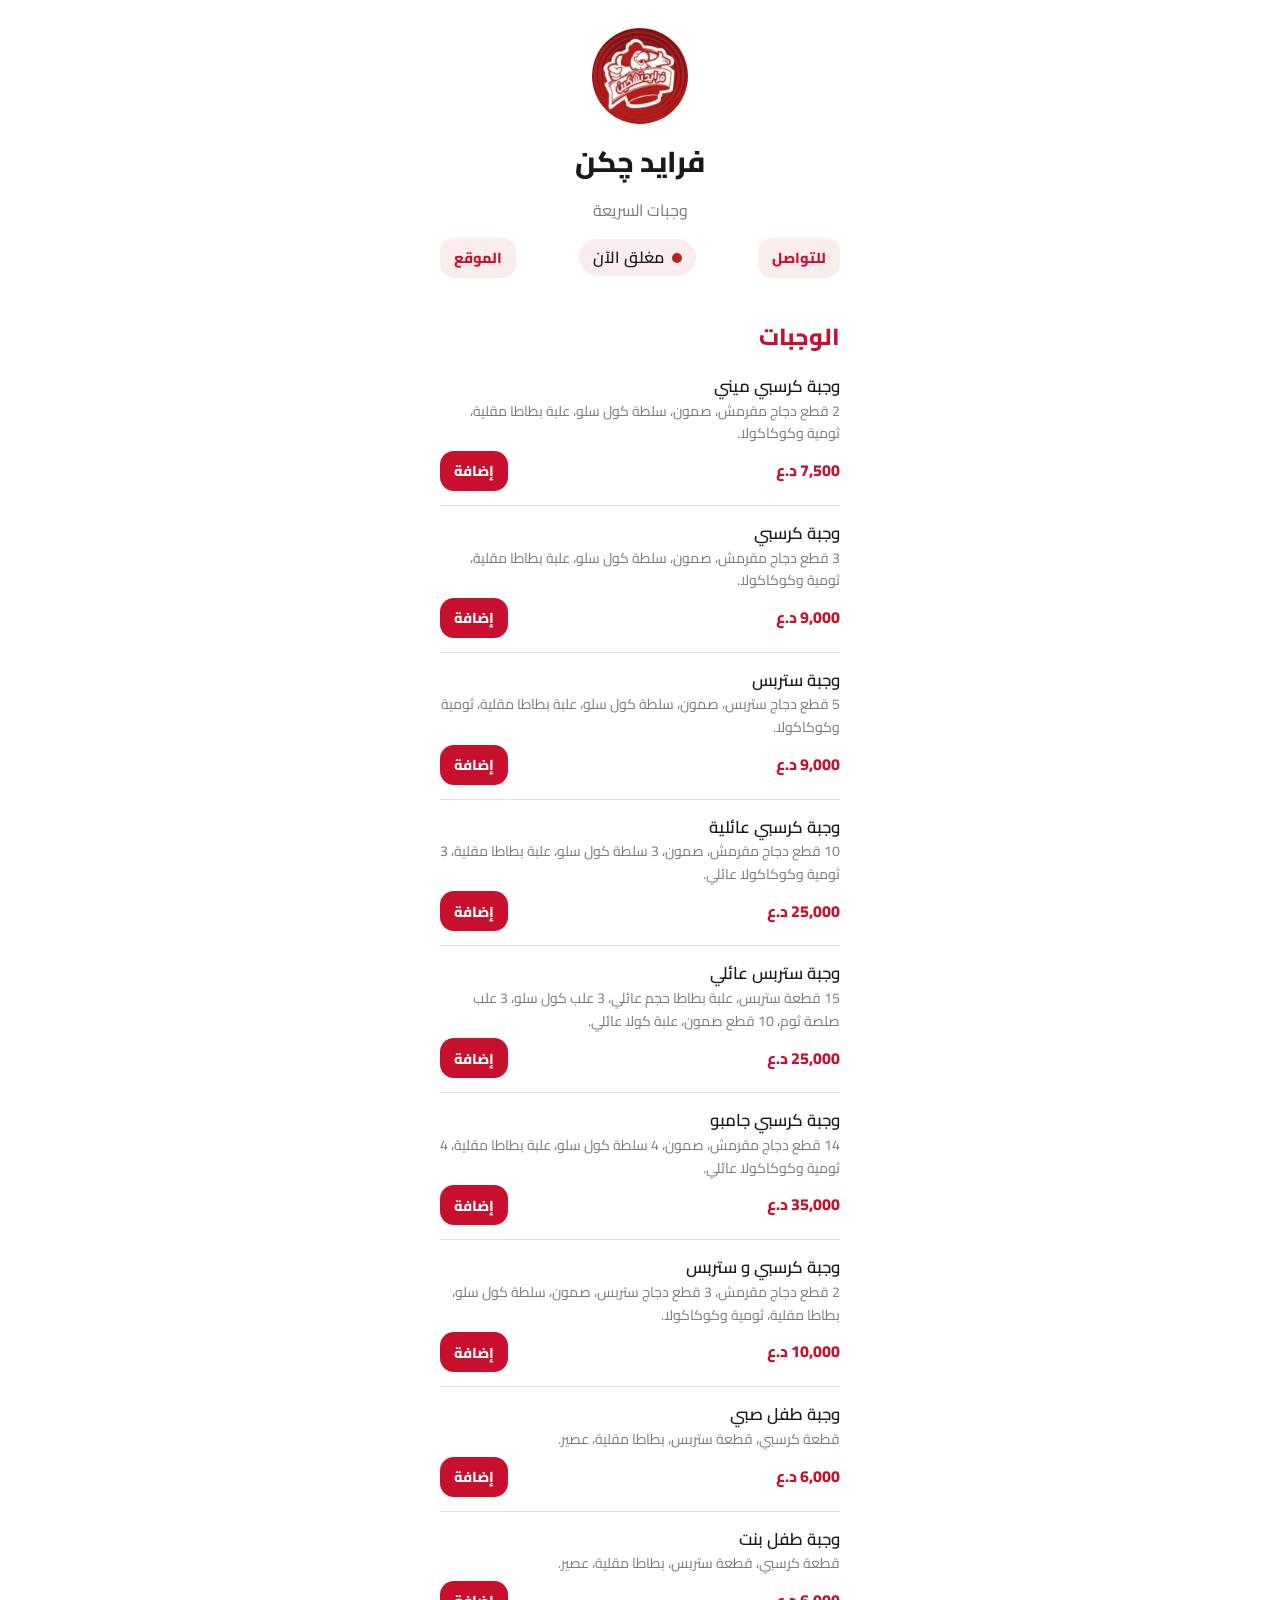
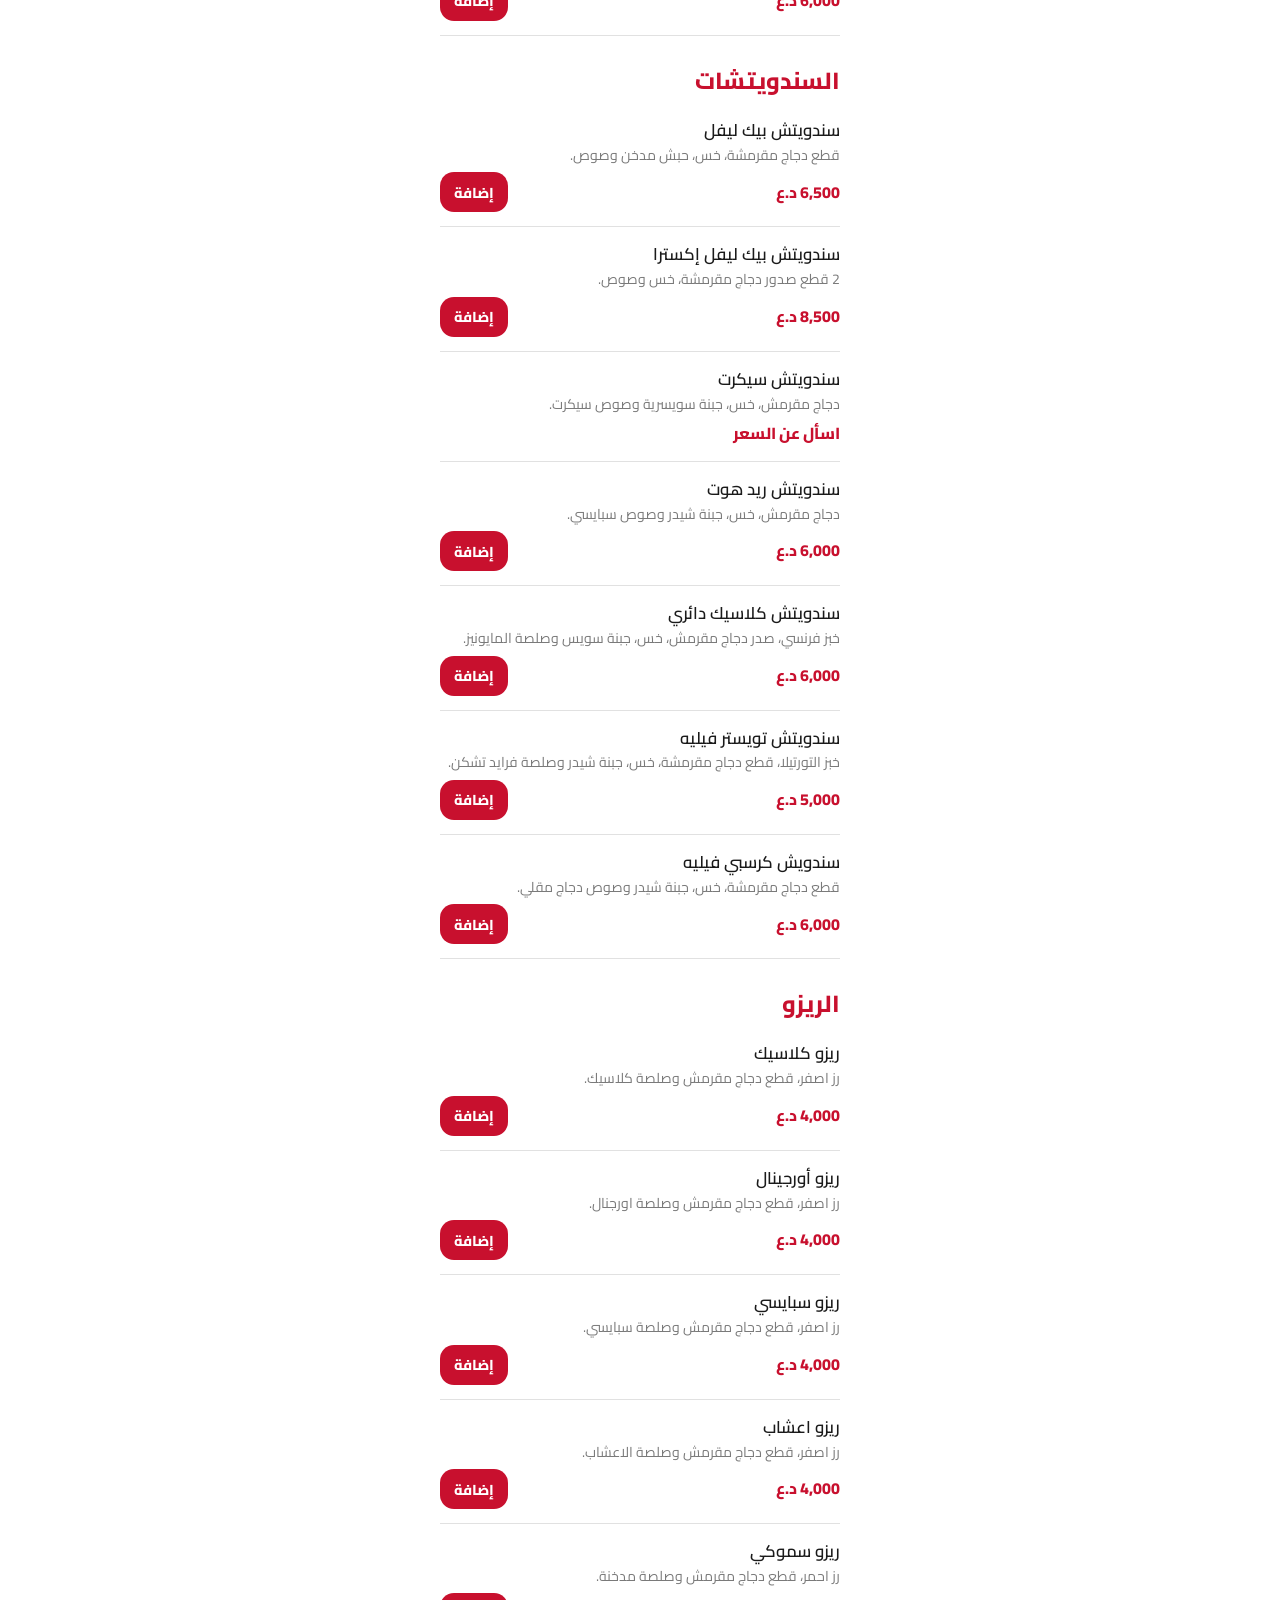
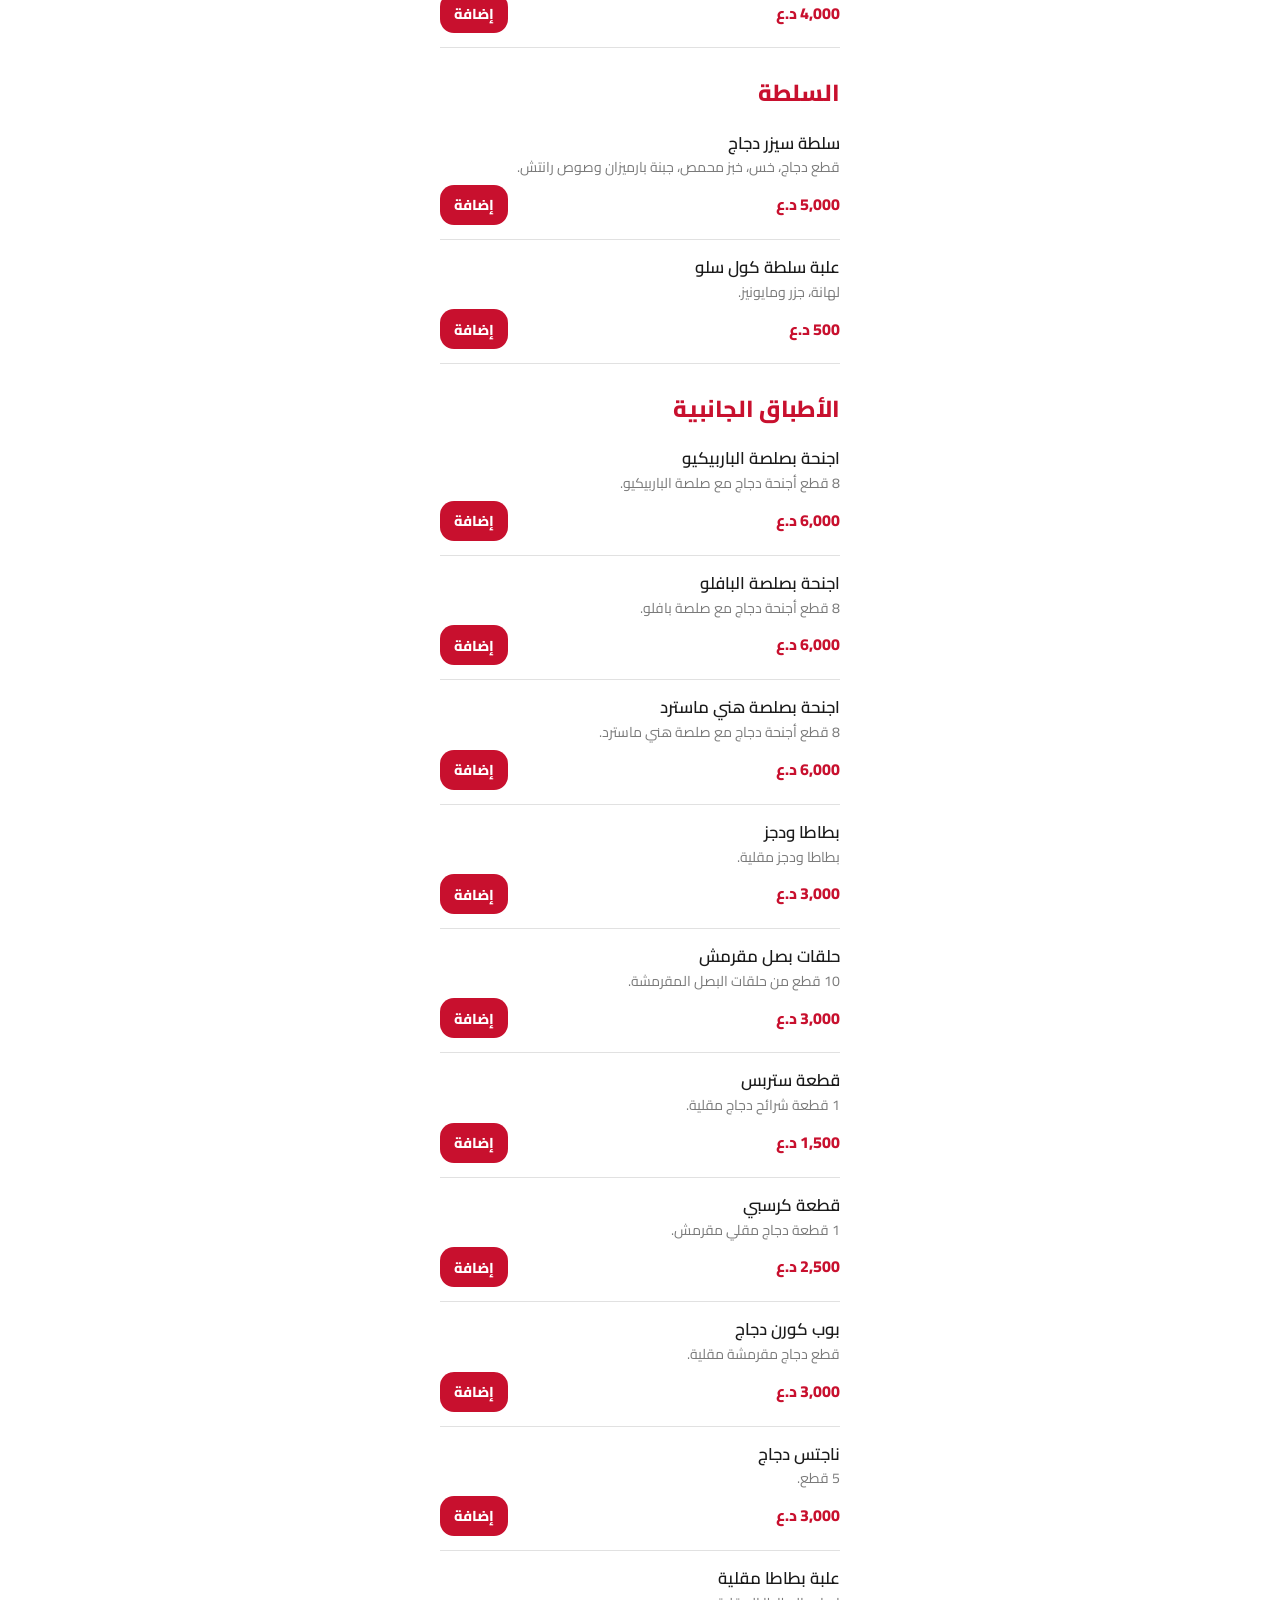
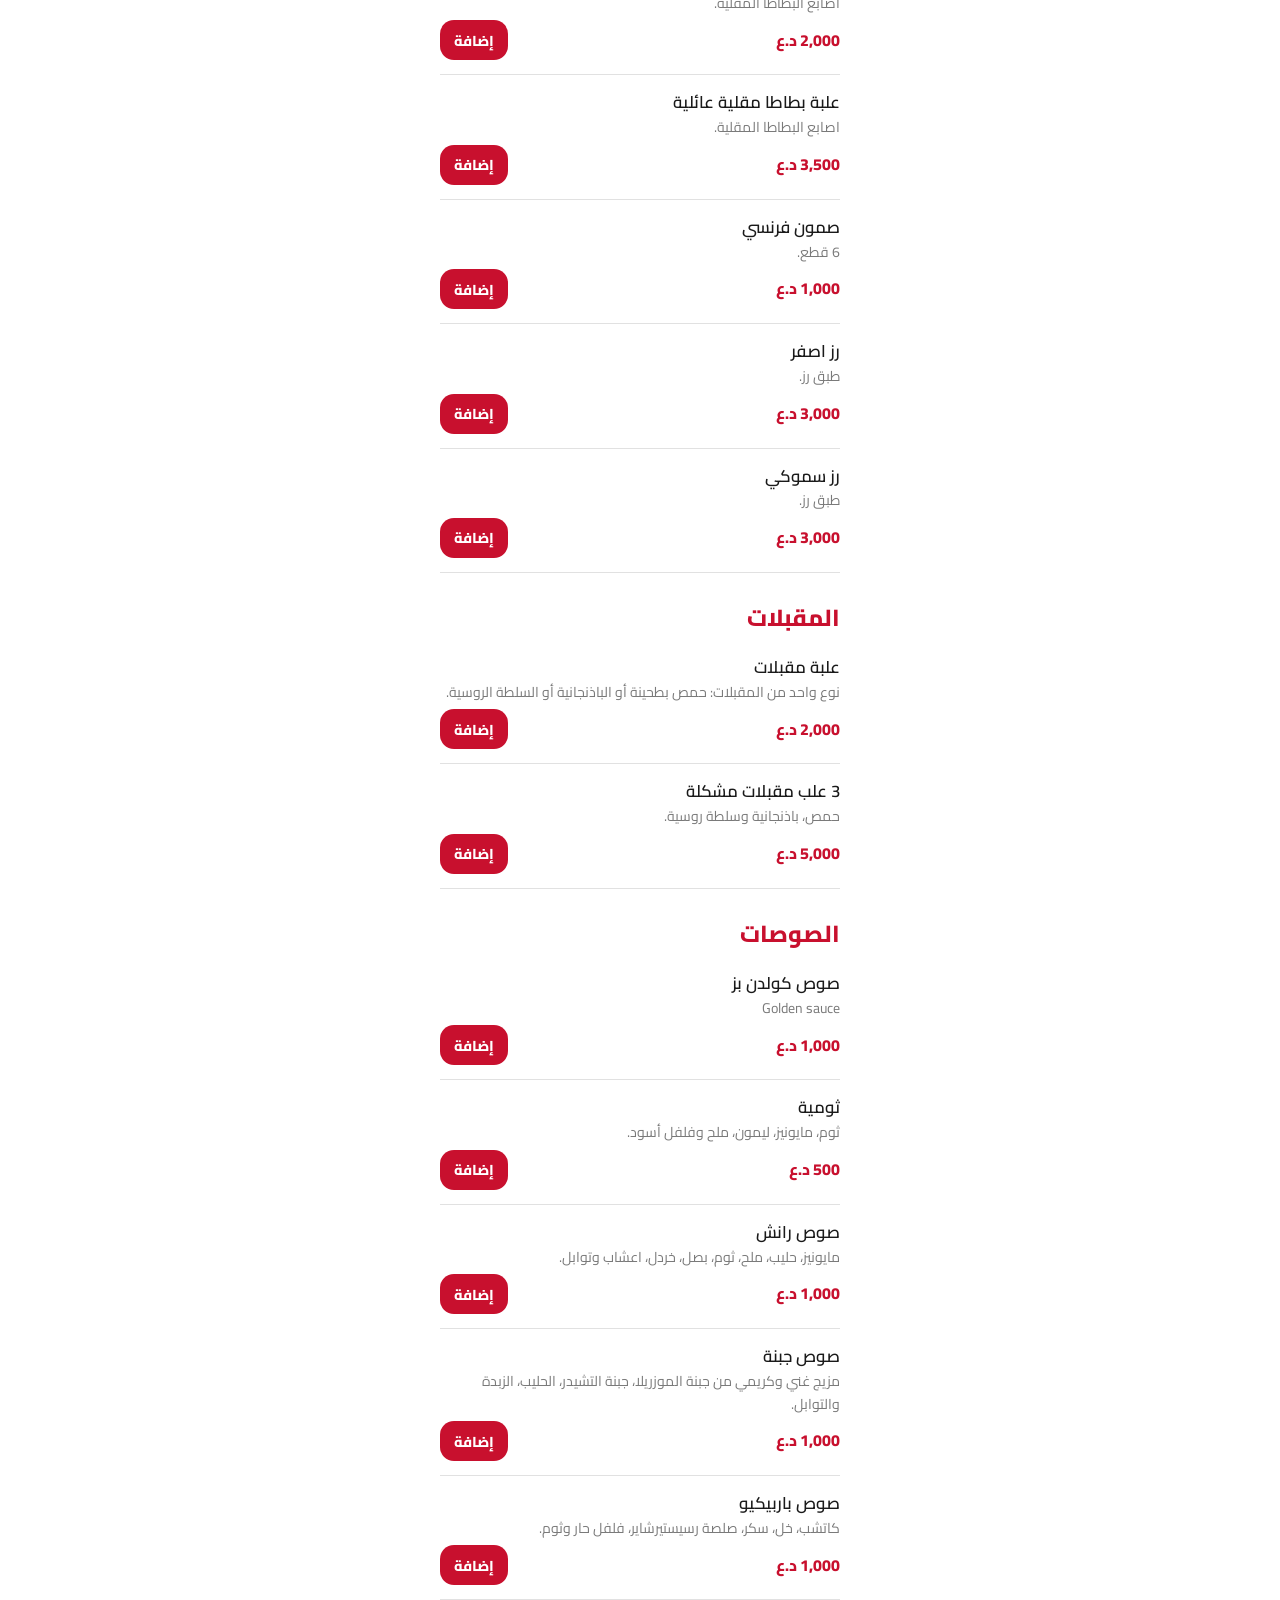
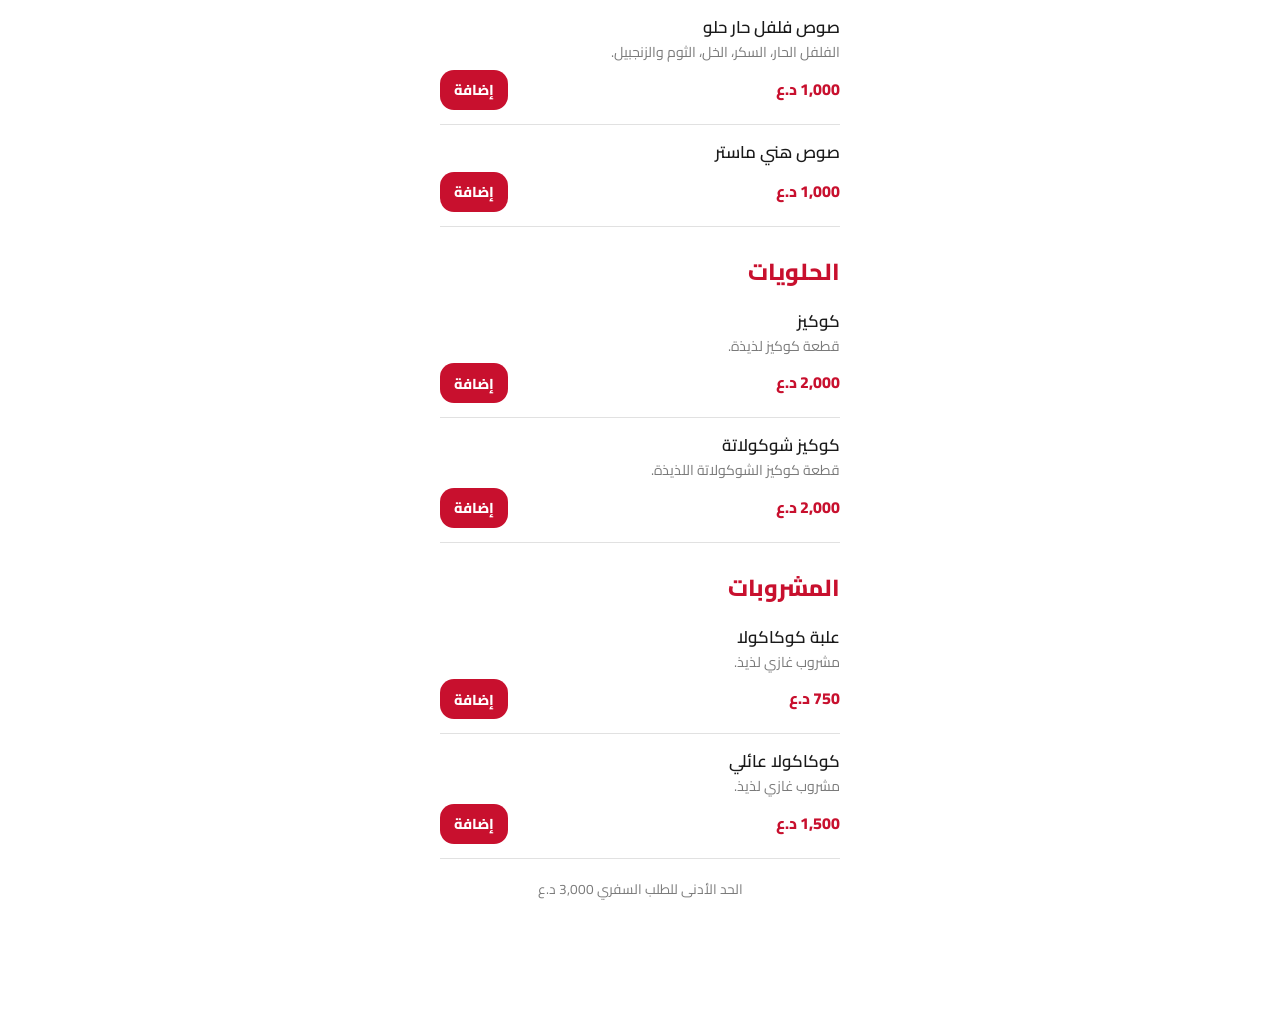
==== commit 9d58d783: "Add files via upload" ====
--- a/index.html
+++ b/index.html
@@ -3,7 +3,7 @@
 <head>
 <meta charset="utf-8">
 <meta name="viewport" content="width=device-width, initial-scale=1, viewport-fit=cover">
-<meta http-equiv="Content-Security-Policy" content="default-src 'none'; script-src 'self'; style-src 'self' 'unsafe-inline'; font-src 'self'; img-src 'self' data: https:; connect-src 'self'; base-uri 'none'; form-action 'none'">
+<meta http-equiv="Content-Security-Policy" content="default-src 'none'; script-src 'self'; style-src 'self' 'unsafe-inline'; font-src 'self'; img-src 'self' data: https:; connect-src 'self' https://*.firebasedatabase.app https://*.firebaseio.com; base-uri 'none'; form-action 'none'">
 <link rel="icon" href="data:image/svg+xml,%3Csvg xmlns=%27http://www.w3.org/2000/svg%27 viewBox=%270 0 32 32%27%3E%3Ccircle cx=%2716%27 cy=%2716%27 r=%2716%27 fill=%27%23c8102e%27/%3E%3C/svg%3E">
 <title>القائمة وحساباتنا</title>
 <meta name="description" content="القائمة الإلكترونية والطلب، ساعات العمل، الموقع، وحساباتنا على مواقع التواصل">
@@ -21,7 +21,6 @@
   <div class="logo" id="logo" aria-hidden="true"></div>
   <h1 id="name">اسم المطعم</h1>
   <p class="tag" id="tagline" hidden></p>
-  <a class="btn cta" href="menu.html">القائمة واطلب الآن</a>
   <div class="bar3">
     <button class="btn ghost sm" id="contactBtn" type="button" aria-expanded="false" aria-controls="contactBox" hidden>للتواصل</button>
     <div class="status" id="status" role="status" hidden></div>
@@ -29,9 +28,45 @@
   </div>
   <div class="pills" id="contactBox" hidden></div>
   <button class="btn ghost" id="wifi" type="button" hidden></button>
-  <div class="menu-list" id="meals"></div>
+  <div class="menu-list" id="menu"></div>
+  <p class="hint" id="foot"></p>
 </main>
+<button class="btn" id="bar" type="button" hidden>
+  <span id="barN"></span><span>عرض السلة</span><span id="barT"></span>
+</button>
+
+<dialog id="sheet" aria-label="السلة">
+  <div class="sheet" id="form">
+    <h2>سلتك</h2>
+    <div id="lines"></div>
+    <div class="seg" role="group" aria-label="نوع الطلب">
+      <button type="button" data-t="hall" aria-pressed="true">في الصالة</button>
+      <button type="button" data-t="out" aria-pressed="false">سفري</button>
+    </div>
+    <div id="tableBox">
+      <label for="table">رقم الطاولة</label>
+      <input id="table" type="number" inputmode="numeric" min="1" max="999" placeholder="مثال: 5">
+    </div>
+    <div>
+      <label for="note">ملاحظات (اختياري)</label>
+      <textarea id="note" maxlength="200"></textarea>
+    </div>
+    <div class="tot"><span>المجموع</span><span id="total"></span></div>
+    <p class="msg" id="err" role="alert"></p>
+    <button class="btn block" id="send" type="button"></button>
+    <button class="btn ghost block" id="close" type="button">متابعة الاختيار</button>
+  </div>
+  <div class="sheet" id="done" hidden>
+    <h2>تم استلام طلبك</h2>
+    <div class="big" id="doneNum"></div>
+    <p id="doneMsg" class="hint" style="text-align:center;font-size:1rem"></p>
+    <a class="btn block" id="waBtn" target="_blank" rel="noopener" hidden>فتح واتساب لإرسال الطلب</a>
+    <button class="btn ghost block" id="doneClose" type="button">إغلاق</button>
+  </div>
+</dialog>
+
 <script src="common.js"></script>
+<script src="menu.js"></script>
 <script src="home.js"></script>
 </body>
 </html>
--- a/style.css
+++ b/style.css
@@ -25,7 +25,7 @@
 .gate .card{width:100%;max-width:360px;display:flex;flex-direction:column;gap:12px}
 
 /* الصفحة الرئيسية */
-.home{max-width:440px;margin:0 auto;padding:max(28px,env(safe-area-inset-top)) 20px 32px;display:flex;flex-direction:column;gap:14px;text-align:center}
+.home{max-width:440px;margin:0 auto;padding:max(28px,env(safe-area-inset-top)) 20px 110px;display:flex;flex-direction:column;gap:14px;text-align:center}
 .logo{width:96px;height:96px;border-radius:50%;margin:0 auto;display:grid;place-items:center;background:var(--primary);color:var(--ink);font-size:42px;font-weight:800;overflow:hidden}
 .logo{touch-action:manipulation;user-select:none;-webkit-user-select:none;-webkit-tap-highlight-color:transparent}
 .logo img{width:100%;height:100%;object-fit:cover}
